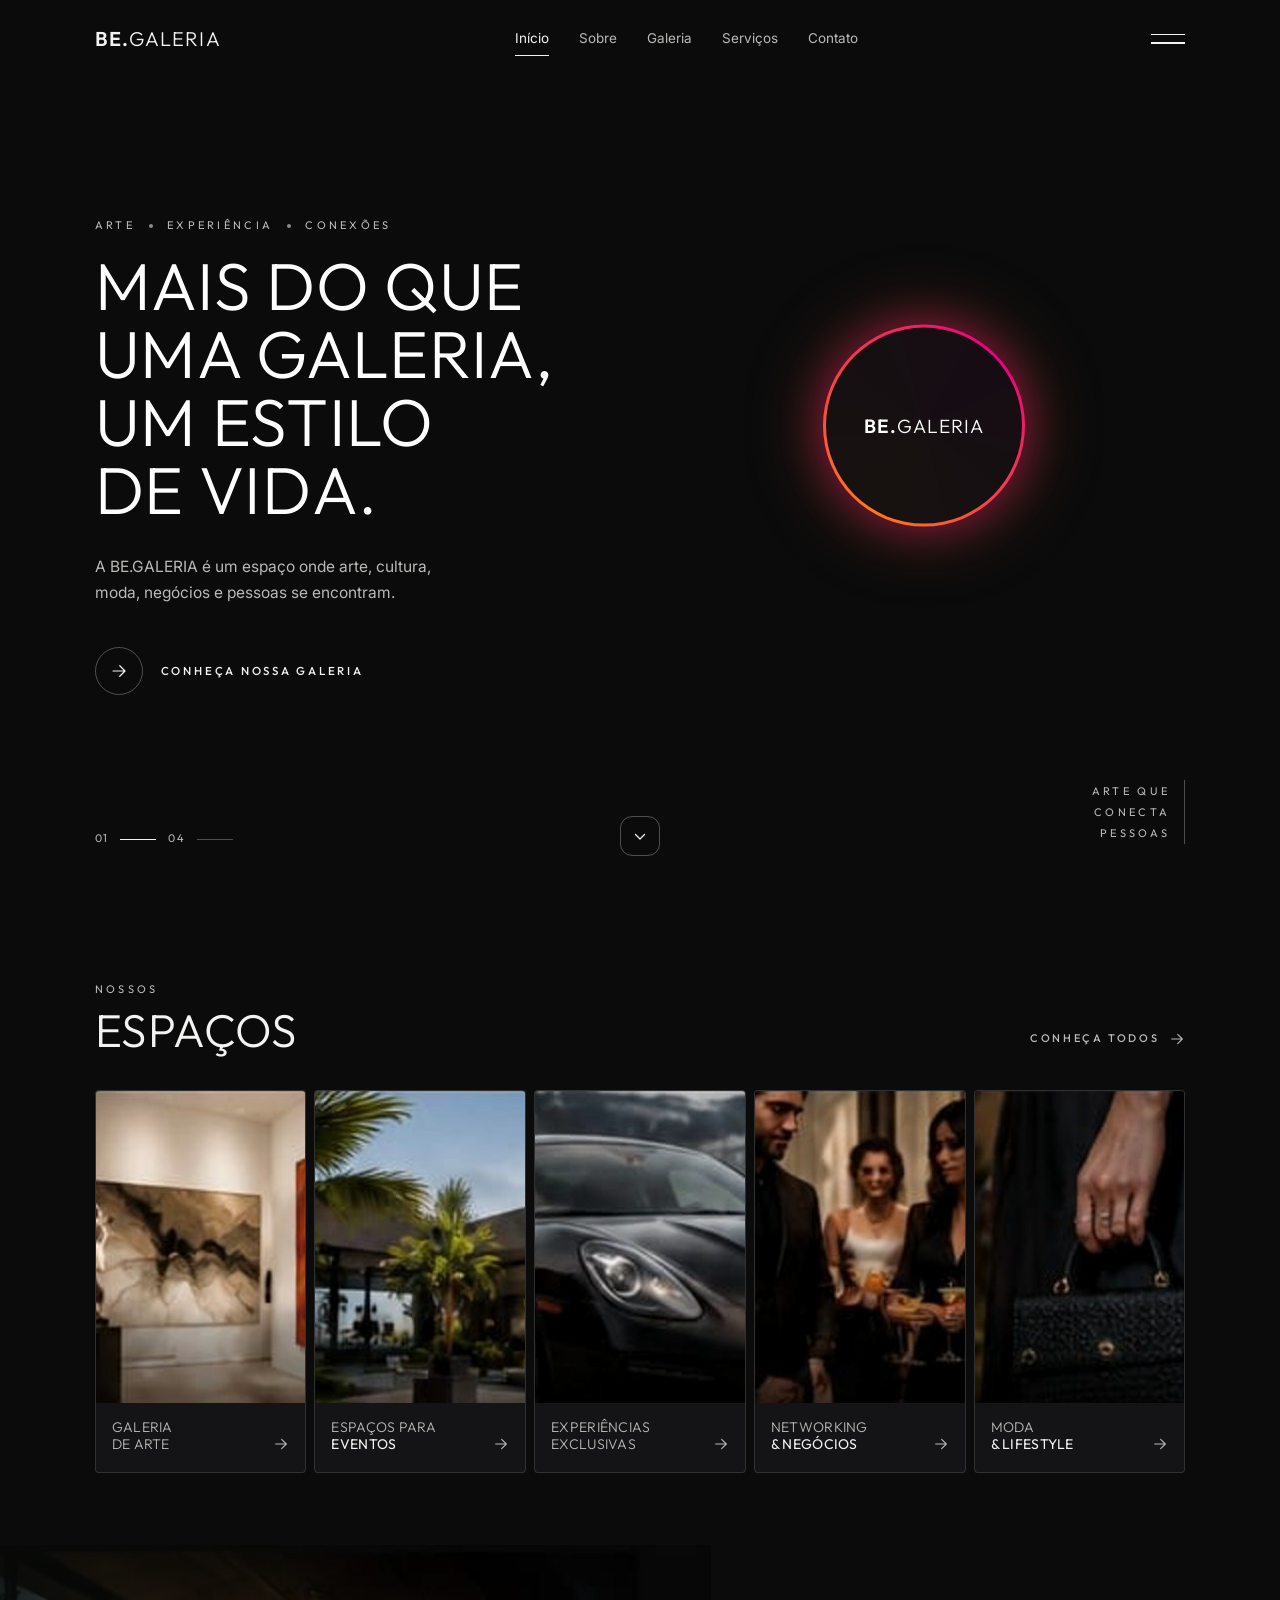
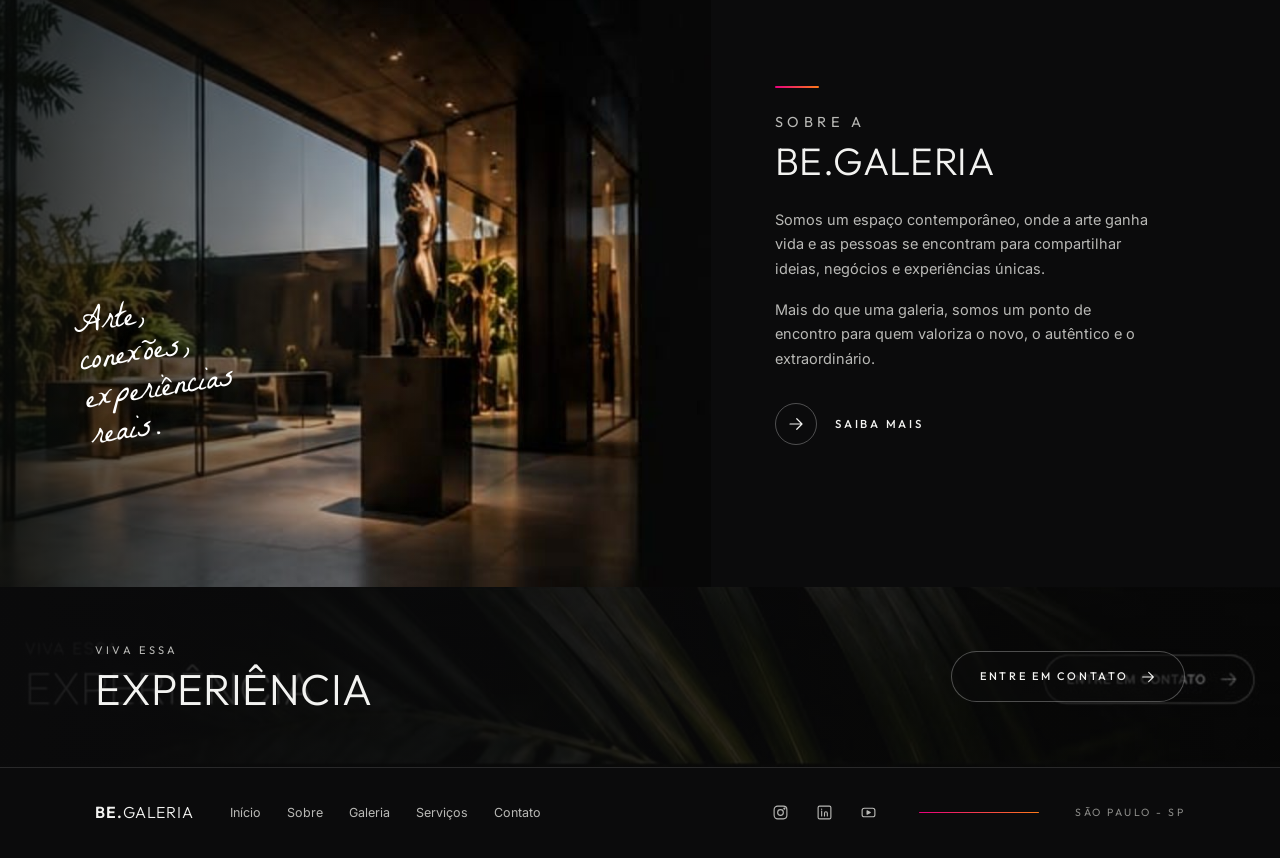
==== index.html @ b97dd226 "BE.GALERIA: site de uma pagina a partir do mockup Abertura com a foto do header (webp para PC e celu" ====
<!doctype html>
<html lang="pt-BR">
<head>
<meta charset="utf-8">
<meta name="viewport" content="width=device-width, initial-scale=1">
<title>BE.GALERIA</title>
<meta name="description" content="BE.GALERIA: mais do que uma galeria, um estilo de vida. Um espaco em Sao Paulo onde arte, cultura, moda, negocios e pessoas se encontram.">
<meta name="theme-color" content="#0B0B0C">
<meta property="og:title" content="BE.GALERIA">
<meta property="og:description" content="Mais do que uma galeria, um estilo de vida. Arte, cultura, moda, negocios e pessoas no mesmo lugar.">
<meta property="og:type" content="website">
<meta property="og:image" content="img/heroi.webp">
<link rel="icon" href="favicon.svg" type="image/svg+xml">
<link rel="preconnect" href="https://fonts.googleapis.com">
<link rel="preconnect" href="https://fonts.gstatic.com" crossorigin>
<link href="https://fonts.googleapis.com/css2?family=Outfit:wght@200;300;400;500;600&family=Inter:wght@400;500&family=La+Belle+Aurore&display=swap" rel="stylesheet">
<link rel="preload" as="image" href="img/heroi.webp" imagesrcset="img/heroi-cel.webp 960w, img/heroi.webp 1778w" imagesizes="100vw">
<link rel="stylesheet" href="estilo.css">
</head>
<body>

<!-- ================================================================ topo -->
<header class="topo" id="topo">
  <a class="marca" href="#inicio" aria-label="BE.GALERIA, voltar ao inicio"><b>BE.</b>GALERIA</a>
  <nav class="menu" id="menu" aria-label="Navegacao principal">
    <a href="#inicio" class="ativo">Início</a>
    <a href="#sobre">Sobre</a>
    <a href="#galeria">Galeria</a>
    <a href="#servicos">Serviços</a>
    <a href="#contato">Contato</a>
  </nav>
  <button class="hamburguer" id="menuAbrir" type="button" aria-label="Abrir menu" aria-expanded="false" aria-controls="menu"><span></span><span></span></button>
</header>

<!-- ================================================================ abertura -->
<section class="abertura" id="inicio">
  <picture class="abertura-foto">
    <source media="(max-width: 760px)" srcset="img/heroi-cel.webp">
    <img src="img/heroi.webp" alt="Mulher de vestido preto caminhando num patio com palmeiras e vidro" width="1778" height="896" fetchpriority="high" decoding="async">
  </picture>
  <div class="abertura-veu" aria-hidden="true"></div>

  <div class="abertura-texto">
    <p class="rotulo"><span>Arte</span><i></i><span>Experiência</span><i></i><span>Conexões</span></p>
    <h1>Mais do que<br>uma galeria,<br>um estilo<br>de vida.</h1>
    <p class="abertura-lede">A BE.GALERIA é um espaço onde arte, cultura, moda, negócios e pessoas se encontram.</p>
    <a class="chamada" href="#galeria"><span class="chamada-circulo" aria-hidden="true"><svg viewBox="0 0 24 24" fill="none" stroke="currentColor" stroke-width="1.6" stroke-linecap="round" stroke-linejoin="round"><path d="M4 12h16M13 5l7 7-7 7"/></svg></span><span>Conheça nossa galeria</span></a>
  </div>

  <div class="selo" aria-hidden="true"><div class="selo-anel"></div><div class="selo-miolo"><b>BE.</b>GALERIA</div></div>

  <div class="abertura-paginas" aria-hidden="true"><span>01</span><i class="cheia"></i><span>04</span><i></i></div>
  <a class="descer" href="#galeria" aria-label="Descer para os espacos"><svg viewBox="0 0 24 24" fill="none" stroke="currentColor" stroke-width="1.6" stroke-linecap="round" stroke-linejoin="round"><path d="M6 10l6 6 6-6"/></svg></a>
  <p class="abertura-vertical" aria-hidden="true"><span>Arte que<br>conecta<br>pessoas</span><i></i></p>
</section>

<!-- ================================================================ espacos -->
<section class="espacos" id="galeria">
  <div class="cabeca">
    <div>
      <p class="rotulo rotulo--so">Nossos</p>
      <h2>Espaços</h2>
    </div>
    <a class="seta-link" href="#contato">Conheça todos <svg viewBox="0 0 24 24" fill="none" stroke="currentColor" stroke-width="1.6" stroke-linecap="round" stroke-linejoin="round" aria-hidden="true"><path d="M4 12h16M13 5l7 7-7 7"/></svg></a>
  </div>
  <div class="cartoes">
    <a class="cartao" href="#contato"><img src="img/espaco-galeria.jpg" alt="" loading="lazy" decoding="async" width="346" height="312"><span class="cartao-pe"><span>Galeria<br>de arte</span><svg viewBox="0 0 24 24" fill="none" stroke="currentColor" stroke-width="1.6" stroke-linecap="round" stroke-linejoin="round" aria-hidden="true"><path d="M4 12h16M13 5l7 7-7 7"/></svg></span></a>
    <a class="cartao" href="#contato"><img src="img/espaco-eventos.jpg" alt="" loading="lazy" decoding="async" width="336" height="312"><span class="cartao-pe"><span>Espaços para<br><b>eventos</b></span><svg viewBox="0 0 24 24" fill="none" stroke="currentColor" stroke-width="1.6" stroke-linecap="round" stroke-linejoin="round" aria-hidden="true"><path d="M4 12h16M13 5l7 7-7 7"/></svg></span></a>
    <a class="cartao" href="#contato"><img src="img/espaco-experiencias.jpg" alt="" loading="lazy" decoding="async" width="336" height="312"><span class="cartao-pe"><span>Experiências<br>exclusivas</span><svg viewBox="0 0 24 24" fill="none" stroke="currentColor" stroke-width="1.6" stroke-linecap="round" stroke-linejoin="round" aria-hidden="true"><path d="M4 12h16M13 5l7 7-7 7"/></svg></span></a>
    <a class="cartao" href="#contato"><img src="img/espaco-networking.jpg" alt="" loading="lazy" decoding="async" width="336" height="312"><span class="cartao-pe"><span>Networking<br><b>&amp; negócios</b></span><svg viewBox="0 0 24 24" fill="none" stroke="currentColor" stroke-width="1.6" stroke-linecap="round" stroke-linejoin="round" aria-hidden="true"><path d="M4 12h16M13 5l7 7-7 7"/></svg></span></a>
    <a class="cartao" href="#contato"><img src="img/espaco-moda.jpg" alt="" loading="lazy" decoding="async" width="336" height="312"><span class="cartao-pe"><span>Moda<br><b>&amp; lifestyle</b></span><svg viewBox="0 0 24 24" fill="none" stroke="currentColor" stroke-width="1.6" stroke-linecap="round" stroke-linejoin="round" aria-hidden="true"><path d="M4 12h16M13 5l7 7-7 7"/></svg></span></a>
  </div>
</section>

<!-- ================================================================ sobre -->
<section class="sobre" id="sobre">
  <div class="sobre-foto">
    <img src="img/sobre.jpg" alt="Interior da galeria visto do jardim, com esculturas e vidro" loading="lazy" decoding="async" width="824" height="744">
    <p class="manuscrito" aria-hidden="true">Arte,<br>conexões,<br>experiências<br>reais.</p>
  </div>
  <div class="sobre-texto">
    <i class="traco" aria-hidden="true"></i>
    <p class="rotulo rotulo--so">Sobre a</p>
    <h2>BE.GALERIA</h2>
    <p>Somos um espaço contemporâneo, onde a arte ganha vida e as pessoas se encontram para compartilhar ideias, negócios e experiências únicas.</p>
    <p>Mais do que uma galeria, somos um ponto de encontro para quem valoriza o novo, o autêntico e o extraordinário.</p>
    <a class="chamada chamada--pequena" href="#contato"><span class="chamada-circulo" aria-hidden="true"><svg viewBox="0 0 24 24" fill="none" stroke="currentColor" stroke-width="1.6" stroke-linecap="round" stroke-linejoin="round"><path d="M4 12h16M13 5l7 7-7 7"/></svg></span><span>Saiba mais</span></a>
  </div>
</section>

<!-- ================================================================ experiencia -->
<div id="servicos" class="ancora" aria-hidden="true"></div>
<section class="experiencia" id="contato">
  <img class="experiencia-fundo" src="img/folhas.jpg" alt="" loading="lazy" decoding="async" width="2048" height="256">
  <div class="experiencia-texto">
    <p class="rotulo rotulo--so">Viva essa</p>
    <h2>Experiência</h2>
  </div>
  <a class="pilula" href="#rodape">Entre em contato <svg viewBox="0 0 24 24" fill="none" stroke="currentColor" stroke-width="1.6" stroke-linecap="round" stroke-linejoin="round" aria-hidden="true"><path d="M4 12h16M13 5l7 7-7 7"/></svg></a>
</section>

<!-- ================================================================ rodape -->
<footer class="rodape" id="rodape">
  <a class="marca" href="#inicio"><b>BE.</b>GALERIA</a>
  <nav class="rodape-menu" aria-label="Rodape">
    <a href="#inicio">Início</a>
    <a href="#sobre">Sobre</a>
    <a href="#galeria">Galeria</a>
    <a href="#servicos">Serviços</a>
    <a href="#contato">Contato</a>
  </nav>
  <div class="redes">
    <a href="#" aria-label="Instagram" title="Instagram (em breve)"><svg viewBox="0 0 24 24" fill="none" stroke="currentColor" stroke-width="1.6" stroke-linecap="round" stroke-linejoin="round"><rect x="3" y="3" width="18" height="18" rx="5"/><circle cx="12" cy="12" r="4"/><circle cx="17.5" cy="6.5" r="0.8" fill="currentColor"/></svg></a>
    <a href="#" aria-label="LinkedIn" title="LinkedIn (em breve)"><svg viewBox="0 0 24 24" fill="none" stroke="currentColor" stroke-width="1.6" stroke-linecap="round" stroke-linejoin="round"><rect x="3" y="3" width="18" height="18" rx="2"/><path d="M8 10v7M8 7v.5M12 17v-4a2 2 0 0 1 4 0v4"/></svg></a>
    <a href="#" aria-label="YouTube" title="YouTube (em breve)"><svg viewBox="0 0 24 24" fill="none" stroke="currentColor" stroke-width="1.6" stroke-linecap="round" stroke-linejoin="round"><rect x="3" y="6" width="18" height="12" rx="3"/><path d="M10 9.5v5l4.5-2.5z" fill="currentColor"/></svg></a>
  </div>
  <i class="traco traco--rodape" aria-hidden="true"></i>
  <p class="rodape-lugar">São Paulo - SP</p>
</footer>

<script src="script.js" defer></script>
</body>
</html>
---- estilo.css ----
/* BE.GALERIA (23/10/2026): site de uma pagina seguindo o mockup dela. Fundo onix, tipografia geometrica leve em
   caixa alta (Outfit), textos em Inter, um manuscrito (La Belle Aurore) no bloco Sobre e UM acento: o degrade
   magenta > laranja, que aparece no anel do selo, no tracinho das secoes e na linha do rodape. */
:root {
  --onix: #0B0B0C;
  --carvao: #141416;
  --grafite: #1D1D20;
  --linha: rgba(255, 255, 255, 0.12);
  --linha-forte: rgba(255, 255, 255, 0.28);
  --texto: #F3F3F1;
  --texto-2: #B9B9B6;
  --texto-3: #8A8A87;
  --magenta: #E8007E;
  --laranja: #FF7A1A;
  --degrade: linear-gradient(90deg, var(--magenta), var(--laranja));
  --display: 'Outfit', 'Inter', system-ui, sans-serif;
  --texto-fonte: 'Inter', system-ui, -apple-system, 'Segoe UI', sans-serif;
  --mao: 'La Belle Aurore', 'Segoe Script', cursive;
  --margem: clamp(20px, 7.4vw, 108px);
  --suave: cubic-bezier(0.22, 1, 0.36, 1);
}

* { box-sizing: border-box; }
html { scroll-behavior: smooth; -webkit-text-size-adjust: 100%; background: var(--onix); }
body {
  margin: 0;
  font-family: var(--texto-fonte);
  font-size: 15px;
  line-height: 1.6;
  color: var(--texto);
  background: var(--onix);
  -webkit-font-smoothing: antialiased;
}
img { display: block; max-width: 100%; }
a { color: inherit; text-decoration: none; }
h1, h2 { margin: 0; font-family: var(--display); font-weight: 300; text-transform: uppercase; letter-spacing: 0.01em; line-height: 1.02; text-wrap: balance; }
p { margin: 0; }
:focus-visible { outline: 2px solid var(--laranja); outline-offset: 4px; }

/* rotulos em caixa alta espacada */
.rotulo {
  display: flex; align-items: center; gap: 14px;
  margin: 0 0 18px;
  font-family: var(--display);
  font-weight: 400;
  font-size: 11px;
  letter-spacing: 0.3em;
  text-transform: uppercase;
  color: var(--texto-2);
}
.rotulo i { width: 4px; height: 4px; border-radius: 50%; background: var(--texto-3); flex: none; }
.rotulo--so { margin-bottom: 8px; }
.traco { display: block; width: 44px; height: 2px; background: var(--degrade); border-radius: 2px; }

/* ============================================================ topo */
.topo {
  position: fixed; inset: 0 0 auto 0; z-index: 10;
  display: flex; align-items: center; gap: 32px;
  padding: 22px var(--margem);
  transition: background 0.4s, padding 0.4s, backdrop-filter 0.4s;
}
.topo.com-fundo { background: rgba(11, 11, 12, 0.82); backdrop-filter: blur(14px); padding-top: 14px; padding-bottom: 14px; border-bottom: 1px solid var(--linha); }
.marca { font-family: var(--display); font-weight: 300; font-size: 20px; letter-spacing: 0.06em; text-transform: uppercase; white-space: nowrap; }
.marca b { font-weight: 600; }
.menu { display: flex; gap: 30px; margin-left: auto; margin-right: auto; }
.menu a { position: relative; font-size: 13.5px; color: var(--texto-2); padding: 6px 0; transition: color 0.3s; }
.menu a:hover, .menu a.ativo { color: var(--texto); }
.menu a::after { content: ''; position: absolute; left: 0; right: 0; bottom: 0; height: 1px; background: var(--texto); transform: scaleX(0); transform-origin: left; transition: transform 0.4s var(--suave); }
.menu a:hover::after, .menu a.ativo::after { transform: scaleX(1); }
.hamburguer { width: 34px; height: 24px; padding: 0; border: 0; background: transparent; cursor: pointer; display: grid; align-content: center; gap: 7px; flex: none; }
.hamburguer span { display: block; height: 1.5px; background: var(--texto); transition: transform 0.4s var(--suave), opacity 0.3s; }
.hamburguer[aria-expanded="true"] span:first-child { transform: translateY(4.25px) rotate(45deg); }
.hamburguer[aria-expanded="true"] span:last-child { transform: translateY(-4.25px) rotate(-45deg); }

/* ============================================================ abertura */
.abertura {
  position: relative;
  min-height: 100svh;
  display: grid;
  align-content: center;
  padding: calc(96px + 4vh) var(--margem) 120px;
  overflow: hidden;
  isolation: isolate;
}
.abertura-foto { position: absolute; inset: 0; z-index: -2; }
.abertura-foto img { width: 100%; height: 100%; object-fit: cover; object-position: 62% 40%; }
.abertura-veu {
  position: absolute; inset: 0; z-index: -1;
  background:
    linear-gradient(90deg, rgba(11, 11, 12, 0.88) 0%, rgba(11, 11, 12, 0.62) 38%, rgba(11, 11, 12, 0.18) 68%, rgba(11, 11, 12, 0.3) 100%),
    linear-gradient(180deg, rgba(11, 11, 12, 0.55) 0%, rgba(11, 11, 12, 0) 30%, rgba(11, 11, 12, 0.15) 75%, rgba(11, 11, 12, 0.92) 100%);
}
.abertura-texto { max-width: 560px; }
.abertura h1 { font-size: clamp(40px, 5.2vw, 76px); font-weight: 300; color: #fff; }
.abertura-lede { margin: 30px 0 0; max-width: 34ch; font-size: 15.5px; line-height: 1.65; color: var(--texto-2); }

.chamada { display: inline-flex; align-items: center; gap: 18px; margin-top: 42px; font-family: var(--display); font-weight: 500; font-size: 11.5px; letter-spacing: 0.24em; text-transform: uppercase; color: var(--texto); }
.chamada-circulo { width: 48px; height: 48px; border: 1px solid var(--linha-forte); border-radius: 50%; display: grid; place-items: center; transition: background 0.4s, border-color 0.4s, transform 0.4s var(--suave); }
.chamada-circulo svg { width: 18px; height: 18px; }
.chamada:hover .chamada-circulo { background: var(--texto); color: var(--onix); border-color: var(--texto); transform: translateX(4px); }
.chamada--pequena { margin-top: 32px; }
.chamada--pequena .chamada-circulo { width: 42px; height: 42px; }

/* o selo: anel em degrade com brilho, miolo escuro */
.selo {
  position: absolute; right: calc(var(--margem) + 12.5%); top: 50%;
  width: clamp(150px, 15.8vw, 220px); aspect-ratio: 1;
  transform: translateY(-62%);
  display: grid; place-items: center;
}
.selo-anel {
  position: absolute; inset: 0; border-radius: 50%;
  background: conic-gradient(from 210deg, var(--laranja), var(--magenta) 55%, var(--laranja));
  filter: drop-shadow(0 0 22px rgba(232, 0, 126, 0.45)) drop-shadow(0 0 34px rgba(255, 122, 26, 0.3));
  animation: girar 18s linear infinite;
}
.selo-anel::after { content: ''; position: absolute; inset: 3px; border-radius: 50%; background: rgba(14, 14, 16, 0.96); }
.selo-miolo { position: relative; font-family: var(--display); font-weight: 300; font-size: clamp(15px, 1.5vw, 21px); letter-spacing: 0.06em; text-transform: uppercase; color: #fff; }
.selo-miolo b { font-weight: 600; }
@keyframes girar { to { transform: rotate(360deg); } }

.abertura-paginas { position: absolute; left: var(--margem); bottom: 52px; display: flex; align-items: center; gap: 12px; font-family: var(--display); font-size: 11px; letter-spacing: 0.12em; color: var(--texto-2); }
.abertura-paginas i { width: 36px; height: 1px; background: var(--linha-forte); }
.abertura-paginas i.cheia { background: var(--texto); }
.descer { position: absolute; left: 50%; bottom: 44px; transform: translateX(-50%); width: 40px; height: 40px; border: 1px solid var(--linha-forte); border-radius: 12px; display: grid; place-items: center; color: var(--texto); animation: flutuar 2.6s ease-in-out infinite; }
.descer svg { width: 18px; height: 18px; }
@keyframes flutuar { 0%, 100% { transform: translate(-50%, 0); } 50% { transform: translate(-50%, 6px); } }
.abertura-vertical { position: absolute; right: var(--margem); bottom: 56px; display: flex; align-items: flex-end; gap: 14px; font-family: var(--display); font-size: 11px; letter-spacing: 0.3em; text-transform: uppercase; line-height: 1.9; color: var(--texto-2); text-align: right; }
.abertura-vertical i { width: 1px; height: 64px; background: var(--linha-forte); }

/* ============================================================ espacos */
.espacos { padding: clamp(64px, 9vh, 110px) var(--margem) clamp(56px, 8vh, 96px); background: var(--onix); }
.cabeca { display: flex; align-items: flex-end; justify-content: space-between; gap: 24px; margin-bottom: 36px; }
.cabeca h2 { font-size: clamp(32px, 3.6vw, 48px); }
.seta-link { display: inline-flex; align-items: center; gap: 10px; font-family: var(--display); font-weight: 500; font-size: 11px; letter-spacing: 0.24em; text-transform: uppercase; color: var(--texto-2); padding-bottom: 6px; transition: color 0.3s; }
.seta-link svg { width: 16px; height: 16px; transition: transform 0.4s var(--suave); }
.seta-link:hover { color: var(--texto); }
.seta-link:hover svg { transform: translateX(4px); }

.cartoes { display: grid; grid-template-columns: repeat(5, minmax(0, 1fr)); gap: 8px; }
.cartao { position: relative; display: grid; grid-template-rows: 1fr auto; background: var(--carvao); border: 1px solid var(--linha); border-radius: 4px; overflow: hidden; transition: transform 0.5s var(--suave), border-color 0.4s; }
.cartao img { width: 100%; aspect-ratio: 170 / 156; object-fit: cover; filter: saturate(0.92) contrast(1.02); transition: transform 0.8s var(--suave), filter 0.5s; }
.cartao-pe { display: flex; align-items: flex-end; justify-content: space-between; gap: 10px; padding: 16px 16px 18px; font-family: var(--display); font-weight: 300; font-size: 14px; line-height: 1.25; text-transform: uppercase; letter-spacing: 0.02em; color: var(--texto-2); }
.cartao-pe b { font-weight: 400; color: var(--texto); }
.cartao-pe svg { width: 16px; height: 16px; flex: none; color: var(--texto-2); margin-bottom: 2px; transition: transform 0.4s var(--suave), color 0.3s; }
.cartao:hover { transform: translateY(-4px); border-color: var(--linha-forte); }
.cartao:hover img { transform: scale(1.05); filter: saturate(1) contrast(1.04); }
.cartao:hover .cartao-pe svg { transform: translateX(4px); color: var(--texto); }

/* ============================================================ sobre */
.sobre { display: grid; grid-template-columns: minmax(0, 1.25fr) minmax(0, 1fr); min-height: 440px; background: var(--onix); }
.sobre-foto { position: relative; overflow: hidden; background: #0e1410; }
.sobre-foto img { width: 100%; height: 100%; object-fit: cover; object-position: 60% 50%; min-height: 380px; }
.sobre-foto::before { content: ''; position: absolute; inset: 0; background: linear-gradient(90deg, rgba(8, 10, 8, 0.86) 0%, rgba(8, 10, 8, 0.45) 36%, rgba(8, 10, 8, 0) 60%); }
.manuscrito { position: absolute; left: var(--margem); bottom: 20%; font-family: var(--mao); font-size: clamp(30px, 2.6vw, 40px); line-height: 1.12; color: #fff; transform: rotate(-9deg); transform-origin: left bottom; text-shadow: 0 2px 18px rgba(0, 0, 0, 0.5); }
.sobre-texto { padding: clamp(56px, 8vh, 96px) var(--margem) clamp(56px, 8vh, 96px) clamp(40px, 5vw, 80px); display: grid; align-content: center; gap: 0; }
.sobre-texto .traco { margin-bottom: 22px; }
.sobre-texto h2 { font-size: clamp(30px, 3vw, 40px); margin-bottom: 26px; }
.sobre-texto p + p { margin-top: 16px; }
.sobre-texto > p { max-width: 42ch; font-size: 14.5px; line-height: 1.7; color: var(--texto-2); }

/* ============================================================ experiencia */
.ancora { position: relative; top: -80px; height: 0; }
.experiencia { position: relative; overflow: hidden; isolation: isolate; display: flex; align-items: center; justify-content: space-between; gap: 32px; padding: clamp(44px, 6vh, 64px) var(--margem); min-height: 180px; }
.experiencia-fundo { position: absolute; inset: 0; z-index: -2; width: 100%; height: 100%; object-fit: cover; object-position: 50% 50%; filter: saturate(0.9) brightness(0.8); }
.experiencia::before { content: ''; position: absolute; inset: 0; z-index: -1; background: linear-gradient(90deg, rgba(11, 11, 12, 0.92) 0%, rgba(11, 11, 12, 0.7) 45%, rgba(11, 11, 12, 0.5) 100%); }
.experiencia h2 { font-size: clamp(30px, 3.4vw, 46px); }
.pilula { display: inline-flex; align-items: center; gap: 12px; padding: 16px 28px; border: 1px solid var(--linha-forte); border-radius: 999px; background: rgba(11, 11, 12, 0.55); font-family: var(--display); font-weight: 500; font-size: 11px; letter-spacing: 0.24em; text-transform: uppercase; color: var(--texto); white-space: nowrap; transition: background 0.4s, color 0.4s, border-color 0.4s; }
.pilula svg { width: 16px; height: 16px; transition: transform 0.4s var(--suave); }
.pilula:hover { background: var(--texto); color: var(--onix); border-color: var(--texto); }
.pilula:hover svg { transform: translateX(4px); }

/* ============================================================ rodape */
.rodape { display: flex; align-items: center; gap: 36px; padding: 30px var(--margem); border-top: 1px solid var(--linha); background: var(--onix); }
.rodape .marca { font-size: 16px; }
.rodape-menu { display: flex; gap: 26px; }
.rodape-menu a { font-size: 12.5px; color: var(--texto-2); transition: color 0.3s; }
.rodape-menu a:hover { color: var(--texto); }
.redes { display: flex; gap: 14px; margin-left: auto; }
.redes a { width: 30px; height: 30px; display: grid; place-items: center; color: var(--texto-2); transition: color 0.3s; }
.redes a:hover { color: var(--texto); }
.redes svg { width: 17px; height: 17px; }
.traco--rodape { width: 120px; height: 1.5px; }
.rodape-lugar { font-family: var(--display); font-size: 10.5px; letter-spacing: 0.24em; text-transform: uppercase; color: var(--texto-3); white-space: nowrap; }

/* o que aparece ao rolar */
.sobe { opacity: 0; transform: translateY(24px); transition: opacity 0.9s var(--suave), transform 0.9s var(--suave); }
.sobe.visivel { opacity: 1; transform: none; }

/* ============================================================ telas medias */
@media (max-width: 1180px) {
  .cartoes { grid-template-columns: repeat(3, minmax(0, 1fr)); }
  .cartao img { aspect-ratio: 4 / 3; }
  .selo { right: var(--margem); }
}
@media (max-width: 900px) {
  .menu { display: none; }
  .topo { gap: 16px; justify-content: space-between; }
  .menu.aberto {
    display: flex; flex-direction: column; gap: 6px;
    position: fixed; inset: 0; margin: 0; padding: 110px var(--margem) 40px;
    background: rgba(11, 11, 12, 0.97);
    z-index: -1;
  }
  .topo.menu-aberto { z-index: 20; }
  .topo.menu-aberto .menu.aberto { z-index: 15; }
  /* a marca e o botao de fechar ficam ACIMA do painel, senao o painel os apaga */
  .topo.menu-aberto .marca, .topo.menu-aberto .hamburguer { position: relative; z-index: 16; }
  .menu.aberto a { font-family: var(--display); font-weight: 300; font-size: 34px; text-transform: uppercase; letter-spacing: 0.02em; color: var(--texto); padding: 10px 0; border-bottom: 1px solid var(--linha); }
  .menu.aberto a::after { display: none; }
  body.travado { overflow: hidden; }

  .abertura { padding-top: 120px; padding-bottom: 150px; align-content: end; }
  .abertura-foto img { object-position: 66% 30%; }
  .abertura-veu { background: linear-gradient(180deg, rgba(11, 11, 12, 0.5) 0%, rgba(11, 11, 12, 0.25) 35%, rgba(11, 11, 12, 0.78) 62%, rgba(11, 11, 12, 0.96) 100%); }
  .abertura h1 { font-size: clamp(36px, 10.5vw, 52px); }
  .abertura-lede { margin-top: 22px; font-size: 15px; }
  .chamada { margin-top: 30px; }
  .selo { position: relative; right: auto; top: auto; transform: none; width: 120px; margin: 36px 0 0; order: 3; }
  .selo-miolo { font-size: 13px; }
  .abertura-vertical { display: none; }
  .descer { display: none; }
  .abertura-paginas { bottom: 40px; }

  .cabeca { flex-direction: column; align-items: flex-start; gap: 14px; }
  .cartoes { grid-template-columns: repeat(2, minmax(0, 1fr)); }
  .cartao img { aspect-ratio: 4 / 3; }

  .sobre { grid-template-columns: 1fr; }
  .sobre-foto img { min-height: 0; aspect-ratio: 4 / 3; }
  .manuscrito { bottom: 14%; font-size: 30px; }
  .sobre-texto { padding: 48px var(--margem) 56px; }

  .experiencia { flex-direction: column; align-items: flex-start; gap: 26px; }
  .rodape { flex-wrap: wrap; gap: 18px 28px; }
  .rodape-menu { order: 5; flex: 1 0 100%; flex-wrap: wrap; gap: 14px 22px; }
  .redes { margin-left: auto; }
  .traco--rodape { display: none; }
}
@media (max-width: 480px) {
  .cartoes { grid-template-columns: 1fr 1fr; gap: 6px; }
  .cartao-pe { font-size: 12.5px; padding: 12px 12px 14px; }
  .abertura-paginas { display: none; }
}
@media (prefers-reduced-motion: reduce) {
  html { scroll-behavior: auto; }
  .selo-anel, .descer { animation: none; }
  .sobe { opacity: 1; transform: none; transition: none; }
  * { transition-duration: 0.01ms !important; }
}
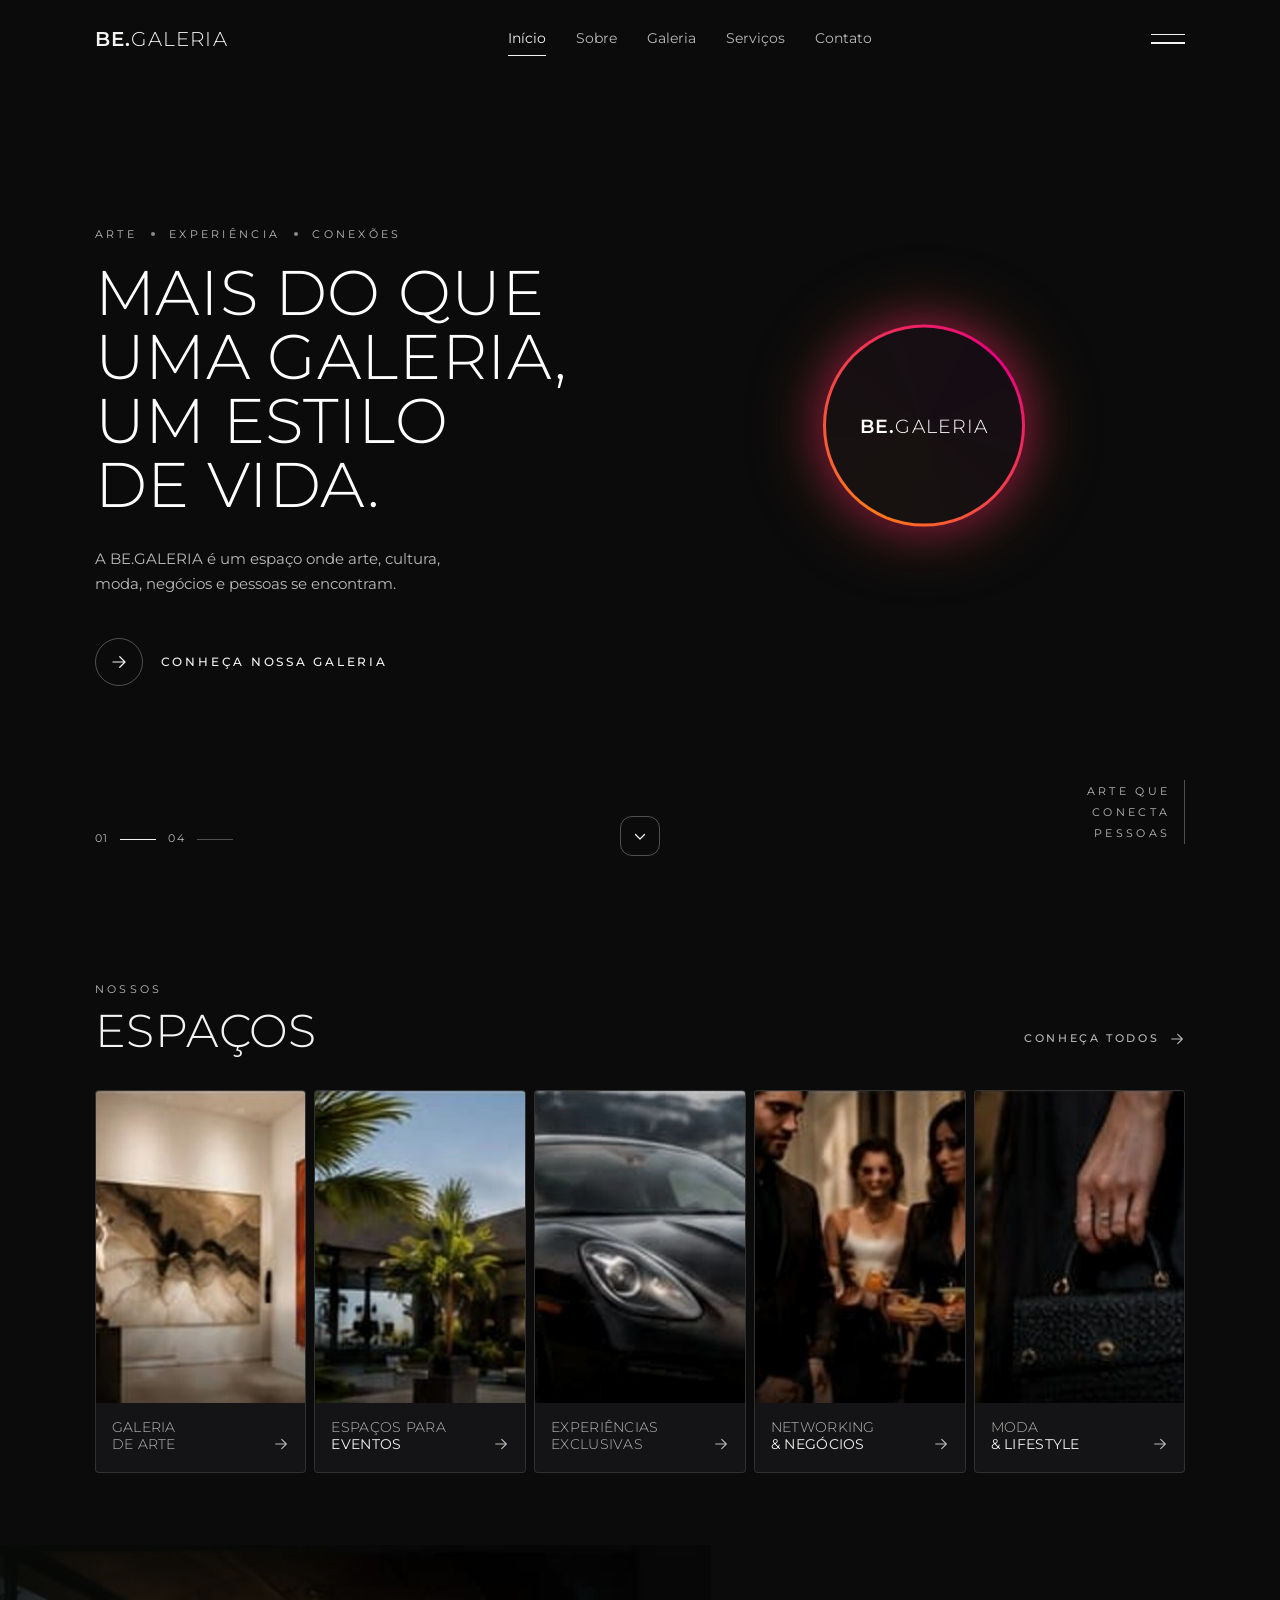
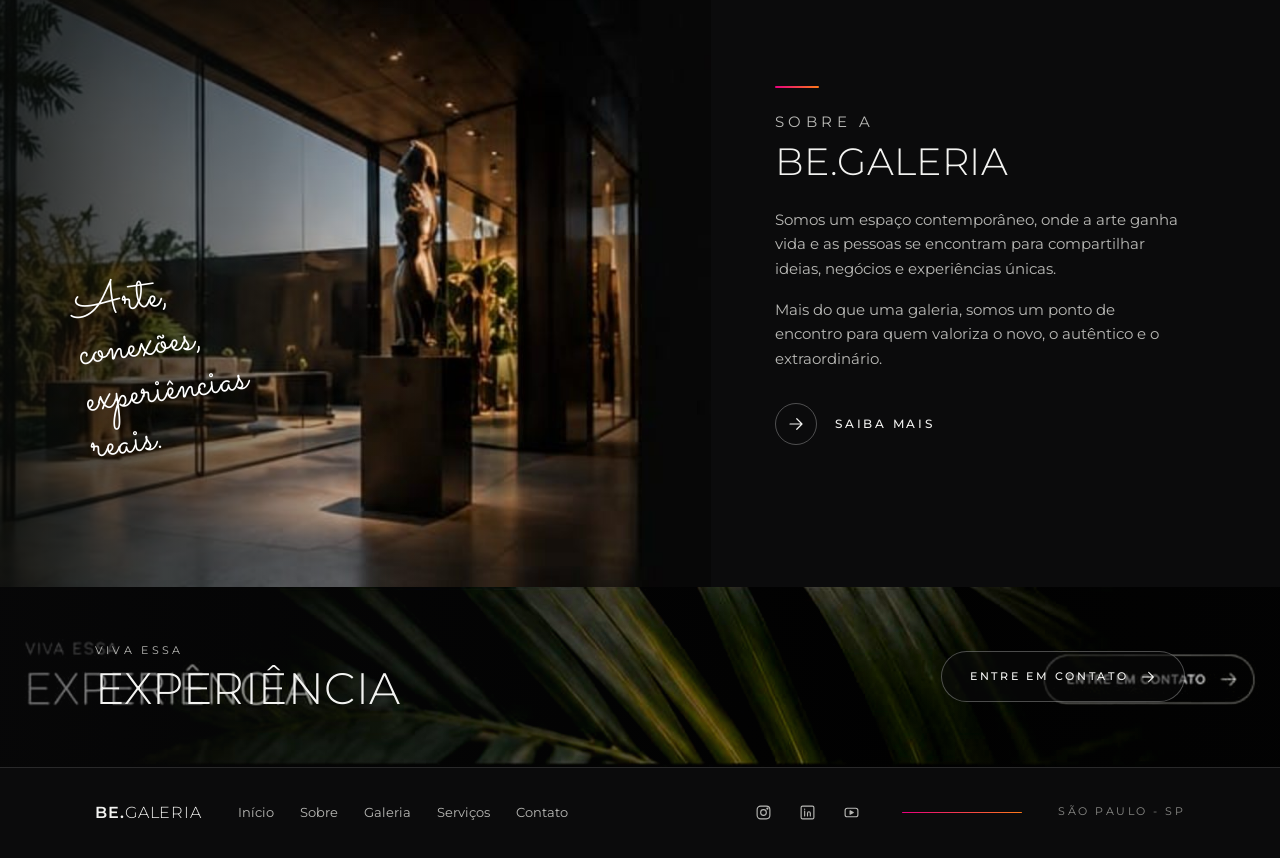
==== commit 020f2084: "Fontes do mockup (Montserrat e Sacramento) e faixa das folhas mais verde Ela comparou com o mockup: " ====
--- a/index.html
+++ b/index.html
@@ -13,7 +13,7 @@
 <link rel="icon" href="favicon.svg" type="image/svg+xml">
 <link rel="preconnect" href="https://fonts.googleapis.com">
 <link rel="preconnect" href="https://fonts.gstatic.com" crossorigin>
-<link href="https://fonts.googleapis.com/css2?family=Outfit:wght@200;300;400;500;600&family=Inter:wght@400;500&family=La+Belle+Aurore&display=swap" rel="stylesheet">
+<link href="https://fonts.googleapis.com/css2?family=Montserrat:wght@300;400;500;600&family=Sacramento&display=swap" rel="stylesheet">
 <link rel="preload" as="image" href="img/heroi.webp" imagesrcset="img/heroi-cel.webp 960w, img/heroi.webp 1778w" imagesizes="100vw">
 <link rel="stylesheet" href="estilo.css">
 </head>
--- a/estilo.css
+++ b/estilo.css
@@ -1,6 +1,7 @@
-/* BE.GALERIA (23/10/2026): site de uma pagina seguindo o mockup dela. Fundo onix, tipografia geometrica leve em
-   caixa alta (Outfit), textos em Inter, um manuscrito (La Belle Aurore) no bloco Sobre e UM acento: o degrade
-   magenta > laranja, que aparece no anel do selo, no tracinho das secoes e na linha do rodape. */
+/* BE.GALERIA (23/10/2026): site de uma pagina seguindo o mockup dela. Fundo onix, Montserrat em tudo (caixa alta
+   leve nos titulos, como no mockup; a 1a versao usava Outfit e ela estranhou), um manuscrito fino e inclinado
+   (Sacramento) no bloco Sobre e UM acento: o degrade magenta > laranja, que aparece no anel do selo, no tracinho
+   das secoes e na linha do rodape. */
 :root {
   --onix: #0B0B0C;
   --carvao: #141416;
@@ -13,9 +14,9 @@
   --magenta: #E8007E;
   --laranja: #FF7A1A;
   --degrade: linear-gradient(90deg, var(--magenta), var(--laranja));
-  --display: 'Outfit', 'Inter', system-ui, sans-serif;
-  --texto-fonte: 'Inter', system-ui, -apple-system, 'Segoe UI', sans-serif;
-  --mao: 'La Belle Aurore', 'Segoe Script', cursive;
+  --display: 'Montserrat', system-ui, sans-serif;
+  --texto-fonte: 'Montserrat', system-ui, -apple-system, 'Segoe UI', sans-serif;
+  --mao: 'Sacramento', 'Segoe Script', cursive;
   --margem: clamp(20px, 7.4vw, 108px);
   --suave: cubic-bezier(0.22, 1, 0.36, 1);
 }
@@ -25,7 +26,7 @@
 body {
   margin: 0;
   font-family: var(--texto-fonte);
-  font-size: 15px;
+  font-size: 14.5px;
   line-height: 1.6;
   color: var(--texto);
   background: var(--onix);
@@ -91,8 +92,8 @@
     linear-gradient(180deg, rgba(11, 11, 12, 0.55) 0%, rgba(11, 11, 12, 0) 30%, rgba(11, 11, 12, 0.15) 75%, rgba(11, 11, 12, 0.92) 100%);
 }
 .abertura-texto { max-width: 560px; }
-.abertura h1 { font-size: clamp(40px, 5.2vw, 76px); font-weight: 300; color: #fff; }
-.abertura-lede { margin: 30px 0 0; max-width: 34ch; font-size: 15.5px; line-height: 1.65; color: var(--texto-2); }
+.abertura h1 { font-size: clamp(38px, 4.9vw, 70px); font-weight: 300; color: #fff; }
+.abertura-lede { margin: 30px 0 0; max-width: 36ch; font-size: 14.5px; line-height: 1.7; color: var(--texto-2); }
 
 .chamada { display: inline-flex; align-items: center; gap: 18px; margin-top: 42px; font-family: var(--display); font-weight: 500; font-size: 11.5px; letter-spacing: 0.24em; text-transform: uppercase; color: var(--texto); }
 .chamada-circulo { width: 48px; height: 48px; border: 1px solid var(--linha-forte); border-radius: 50%; display: grid; place-items: center; transition: background 0.4s, border-color 0.4s, transform 0.4s var(--suave); }
@@ -152,7 +153,7 @@
 .sobre-foto { position: relative; overflow: hidden; background: #0e1410; }
 .sobre-foto img { width: 100%; height: 100%; object-fit: cover; object-position: 60% 50%; min-height: 380px; }
 .sobre-foto::before { content: ''; position: absolute; inset: 0; background: linear-gradient(90deg, rgba(8, 10, 8, 0.86) 0%, rgba(8, 10, 8, 0.45) 36%, rgba(8, 10, 8, 0) 60%); }
-.manuscrito { position: absolute; left: var(--margem); bottom: 20%; font-family: var(--mao); font-size: clamp(30px, 2.6vw, 40px); line-height: 1.12; color: #fff; transform: rotate(-9deg); transform-origin: left bottom; text-shadow: 0 2px 18px rgba(0, 0, 0, 0.5); }
+.manuscrito { position: absolute; left: var(--margem); bottom: 18%; font-family: var(--mao); font-weight: 400; font-size: clamp(40px, 3.6vw, 56px); line-height: 1.02; color: #fff; transform: rotate(-8deg); transform-origin: left bottom; text-shadow: 0 2px 18px rgba(0, 0, 0, 0.55); }
 .sobre-texto { padding: clamp(56px, 8vh, 96px) var(--margem) clamp(56px, 8vh, 96px) clamp(40px, 5vw, 80px); display: grid; align-content: center; gap: 0; }
 .sobre-texto .traco { margin-bottom: 22px; }
 .sobre-texto h2 { font-size: clamp(30px, 3vw, 40px); margin-bottom: 26px; }
@@ -162,8 +163,9 @@
 /* ============================================================ experiencia */
 .ancora { position: relative; top: -80px; height: 0; }
 .experiencia { position: relative; overflow: hidden; isolation: isolate; display: flex; align-items: center; justify-content: space-between; gap: 32px; padding: clamp(44px, 6vh, 64px) var(--margem); min-height: 180px; }
-.experiencia-fundo { position: absolute; inset: 0; z-index: -2; width: 100%; height: 100%; object-fit: cover; object-position: 50% 50%; filter: saturate(0.9) brightness(0.8); }
-.experiencia::before { content: ''; position: absolute; inset: 0; z-index: -1; background: linear-gradient(90deg, rgba(11, 11, 12, 0.92) 0%, rgba(11, 11, 12, 0.7) 45%, rgba(11, 11, 12, 0.5) 100%); }
+/* as folhas ficam verdes de verdade: veu leve so na esquerda, atras do texto (ela: "e mais esverdeado") */
+.experiencia-fundo { position: absolute; inset: 0; z-index: -2; width: 100%; height: 100%; object-fit: cover; object-position: 50% 50%; filter: saturate(1.4) brightness(1.08) contrast(1.06); }
+.experiencia::before { content: ''; position: absolute; inset: 0; z-index: -1; background: linear-gradient(90deg, rgba(11, 11, 12, 0.62) 0%, rgba(11, 11, 12, 0.3) 40%, rgba(11, 11, 12, 0.1) 70%, rgba(11, 11, 12, 0.22) 100%); }
 .experiencia h2 { font-size: clamp(30px, 3.4vw, 46px); }
 .pilula { display: inline-flex; align-items: center; gap: 12px; padding: 16px 28px; border: 1px solid var(--linha-forte); border-radius: 999px; background: rgba(11, 11, 12, 0.55); font-family: var(--display); font-weight: 500; font-size: 11px; letter-spacing: 0.24em; text-transform: uppercase; color: var(--texto); white-space: nowrap; transition: background 0.4s, color 0.4s, border-color 0.4s; }
 .pilula svg { width: 16px; height: 16px; transition: transform 0.4s var(--suave); }
@@ -228,7 +230,7 @@
 
   .sobre { grid-template-columns: 1fr; }
   .sobre-foto img { min-height: 0; aspect-ratio: 4 / 3; }
-  .manuscrito { bottom: 14%; font-size: 30px; }
+  .manuscrito { bottom: 12%; font-size: 40px; }
   .sobre-texto { padding: 48px var(--margem) 56px; }
 
   .experiencia { flex-direction: column; align-items: flex-start; gap: 26px; }
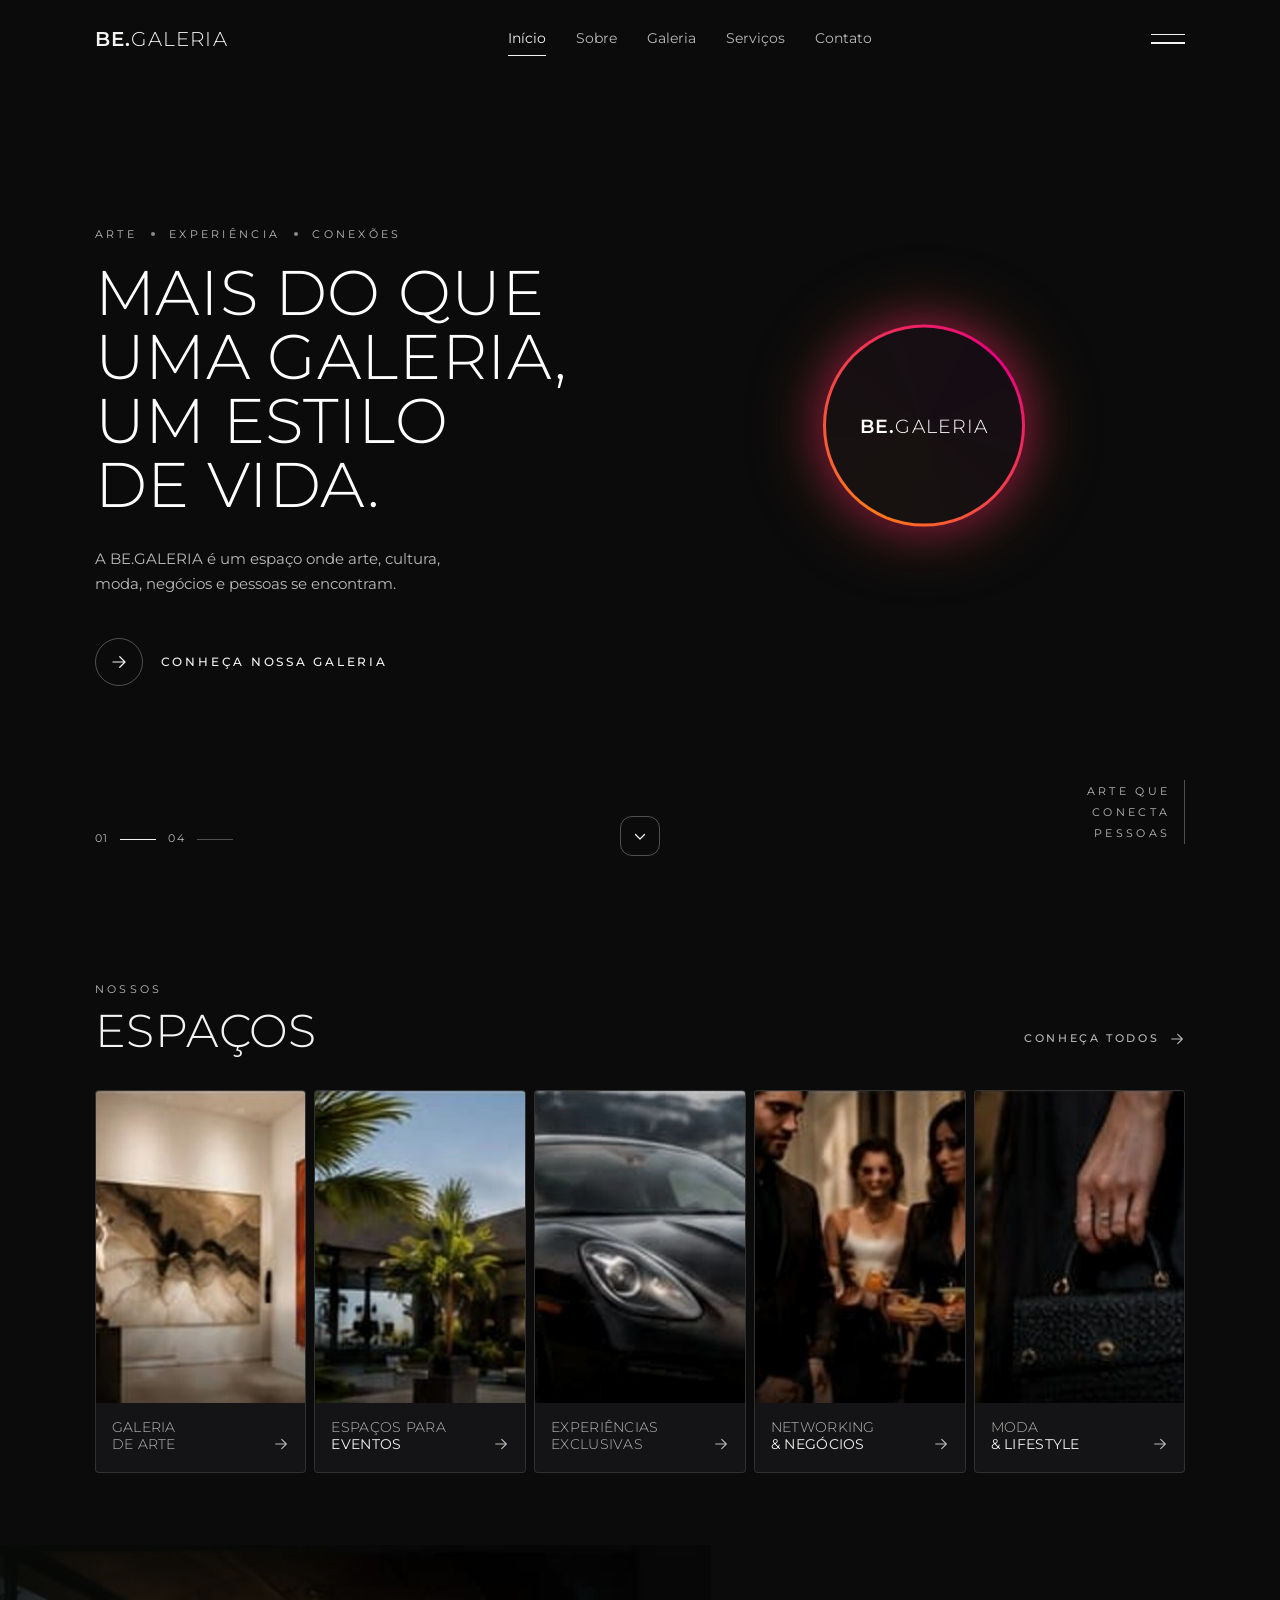
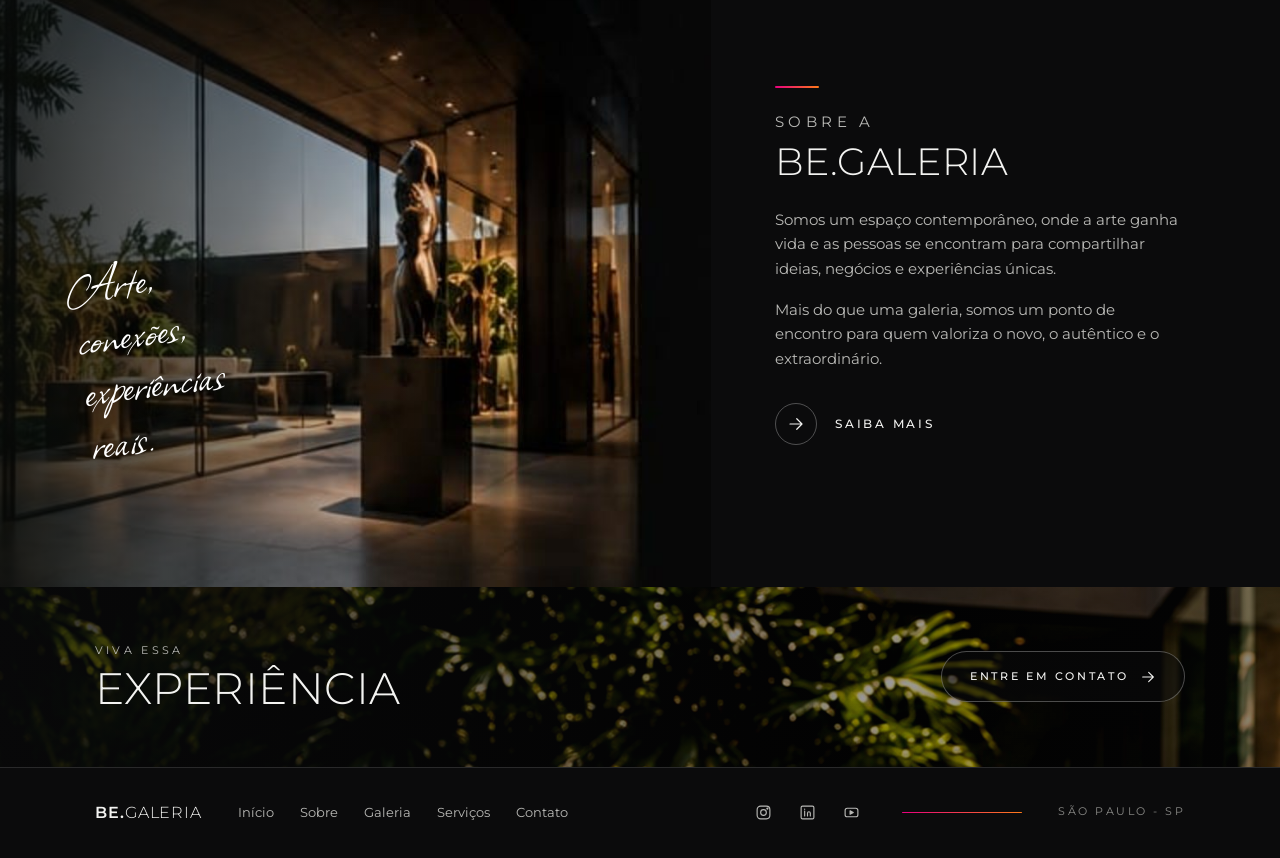
==== commit 63fe05cd: "Faixa sem o texto do mockup atras e manuscrito em Allison O fundo de "Viva essa experiencia" era um " ====
--- a/index.html
+++ b/index.html
@@ -13,7 +13,7 @@
 <link rel="icon" href="favicon.svg" type="image/svg+xml">
 <link rel="preconnect" href="https://fonts.googleapis.com">
 <link rel="preconnect" href="https://fonts.gstatic.com" crossorigin>
-<link href="https://fonts.googleapis.com/css2?family=Montserrat:wght@300;400;500;600&family=Sacramento&display=swap" rel="stylesheet">
+<link href="https://fonts.googleapis.com/css2?family=Montserrat:wght@300;400;500;600&family=Allison&display=swap" rel="stylesheet">
 <link rel="preload" as="image" href="img/heroi.webp" imagesrcset="img/heroi-cel.webp 960w, img/heroi.webp 1778w" imagesizes="100vw">
 <link rel="stylesheet" href="estilo.css">
 </head>
@@ -91,7 +91,7 @@
 <!-- ================================================================ experiencia -->
 <div id="servicos" class="ancora" aria-hidden="true"></div>
 <section class="experiencia" id="contato">
-  <img class="experiencia-fundo" src="img/folhas.jpg" alt="" loading="lazy" decoding="async" width="2048" height="256">
+  <img class="experiencia-fundo" src="img/folhas.jpg" alt="" loading="lazy" decoding="async" width="1600" height="480">
   <div class="experiencia-texto">
     <p class="rotulo rotulo--so">Viva essa</p>
     <h2>Experiência</h2>
--- a/estilo.css
+++ b/estilo.css
@@ -16,7 +16,7 @@
   --degrade: linear-gradient(90deg, var(--magenta), var(--laranja));
   --display: 'Montserrat', system-ui, sans-serif;
   --texto-fonte: 'Montserrat', system-ui, -apple-system, 'Segoe UI', sans-serif;
-  --mao: 'Sacramento', 'Segoe Script', cursive;
+  --mao: 'Allison', 'Segoe Script', cursive;
   --margem: clamp(20px, 7.4vw, 108px);
   --suave: cubic-bezier(0.22, 1, 0.36, 1);
 }
@@ -153,7 +153,7 @@
 .sobre-foto { position: relative; overflow: hidden; background: #0e1410; }
 .sobre-foto img { width: 100%; height: 100%; object-fit: cover; object-position: 60% 50%; min-height: 380px; }
 .sobre-foto::before { content: ''; position: absolute; inset: 0; background: linear-gradient(90deg, rgba(8, 10, 8, 0.86) 0%, rgba(8, 10, 8, 0.45) 36%, rgba(8, 10, 8, 0) 60%); }
-.manuscrito { position: absolute; left: var(--margem); bottom: 18%; font-family: var(--mao); font-weight: 400; font-size: clamp(40px, 3.6vw, 56px); line-height: 1.02; color: #fff; transform: rotate(-8deg); transform-origin: left bottom; text-shadow: 0 2px 18px rgba(0, 0, 0, 0.55); }
+.manuscrito { position: absolute; left: var(--margem); bottom: 18%; font-family: var(--mao); font-weight: 400; font-size: clamp(46px, 4.2vw, 66px); line-height: 0.98; color: #fff; transform: rotate(-8deg); transform-origin: left bottom; text-shadow: 0 2px 18px rgba(0, 0, 0, 0.55); }
 .sobre-texto { padding: clamp(56px, 8vh, 96px) var(--margem) clamp(56px, 8vh, 96px) clamp(40px, 5vw, 80px); display: grid; align-content: center; gap: 0; }
 .sobre-texto .traco { margin-bottom: 22px; }
 .sobre-texto h2 { font-size: clamp(30px, 3vw, 40px); margin-bottom: 26px; }
@@ -163,9 +163,9 @@
 /* ============================================================ experiencia */
 .ancora { position: relative; top: -80px; height: 0; }
 .experiencia { position: relative; overflow: hidden; isolation: isolate; display: flex; align-items: center; justify-content: space-between; gap: 32px; padding: clamp(44px, 6vh, 64px) var(--margem); min-height: 180px; }
-/* as folhas ficam verdes de verdade: veu leve so na esquerda, atras do texto (ela: "e mais esverdeado") */
-.experiencia-fundo { position: absolute; inset: 0; z-index: -2; width: 100%; height: 100%; object-fit: cover; object-position: 50% 50%; filter: saturate(1.4) brightness(1.08) contrast(1.06); }
-.experiencia::before { content: ''; position: absolute; inset: 0; z-index: -1; background: linear-gradient(90deg, rgba(11, 11, 12, 0.62) 0%, rgba(11, 11, 12, 0.3) 40%, rgba(11, 11, 12, 0.1) 70%, rgba(11, 11, 12, 0.22) 100%); }
+/* as folhas (palmeiras da propria foto do header, sem texto) ficam verdes: veu so atras do texto, a esquerda */
+.experiencia-fundo { position: absolute; inset: 0; z-index: -2; width: 100%; height: 100%; object-fit: cover; object-position: 50% 45%; filter: saturate(1.1) brightness(0.72) contrast(1.08); }
+.experiencia::before { content: ''; position: absolute; inset: 0; z-index: -1; background: linear-gradient(90deg, rgba(11, 11, 12, 0.72) 0%, rgba(11, 11, 12, 0.42) 40%, rgba(11, 11, 12, 0.18) 70%, rgba(11, 11, 12, 0.3) 100%); }
 .experiencia h2 { font-size: clamp(30px, 3.4vw, 46px); }
 .pilula { display: inline-flex; align-items: center; gap: 12px; padding: 16px 28px; border: 1px solid var(--linha-forte); border-radius: 999px; background: rgba(11, 11, 12, 0.55); font-family: var(--display); font-weight: 500; font-size: 11px; letter-spacing: 0.24em; text-transform: uppercase; color: var(--texto); white-space: nowrap; transition: background 0.4s, color 0.4s, border-color 0.4s; }
 .pilula svg { width: 16px; height: 16px; transition: transform 0.4s var(--suave); }
@@ -230,7 +230,7 @@
 
   .sobre { grid-template-columns: 1fr; }
   .sobre-foto img { min-height: 0; aspect-ratio: 4 / 3; }
-  .manuscrito { bottom: 12%; font-size: 40px; }
+  .manuscrito { bottom: 12%; font-size: 46px; }
   .sobre-texto { padding: 48px var(--margem) 56px; }
 
   .experiencia { flex-direction: column; align-items: flex-start; gap: 26px; }
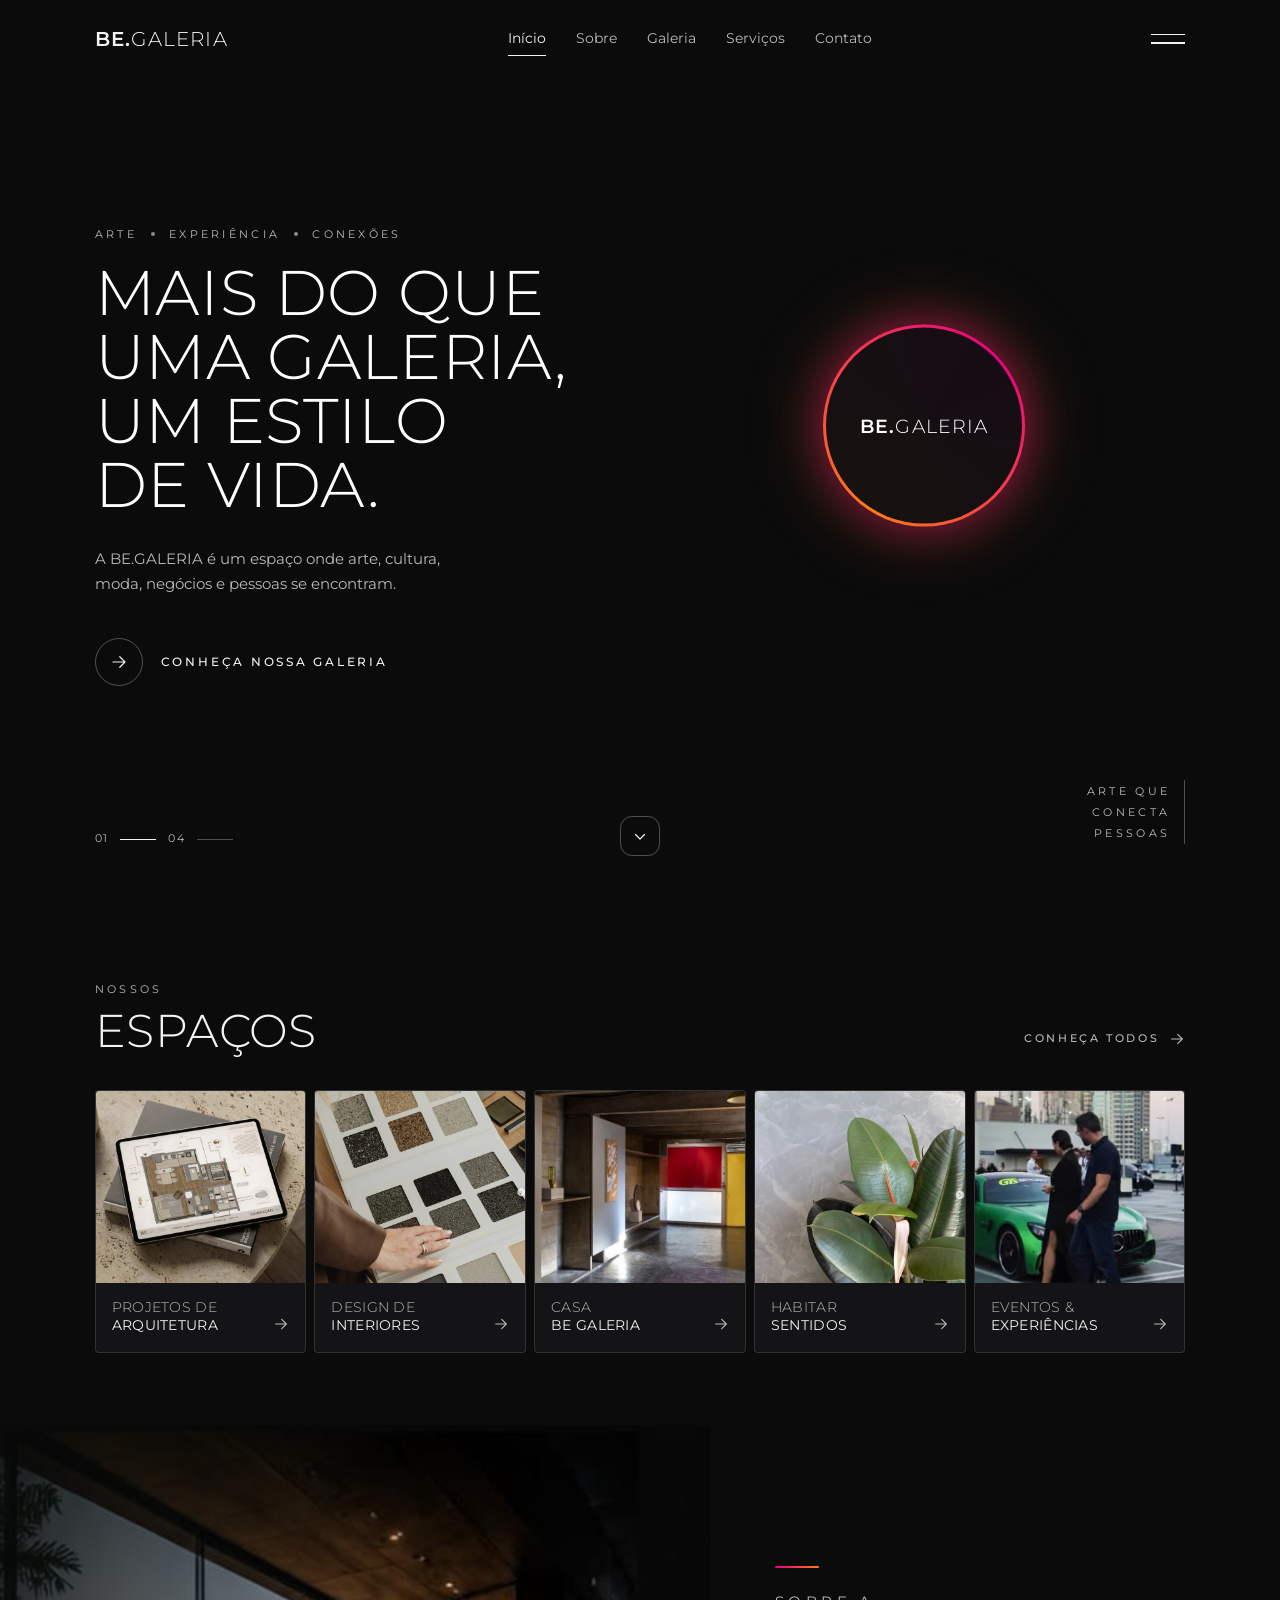
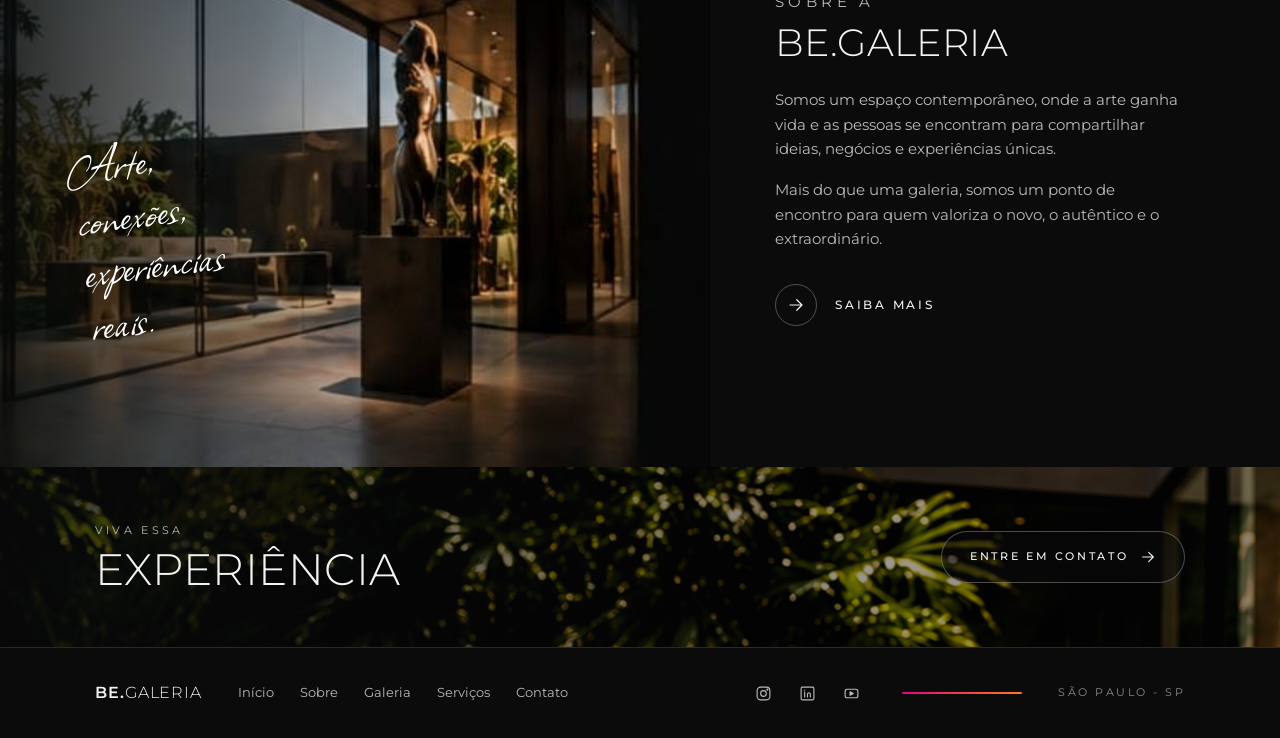
==== commit 0b9f9bf1: "Cartoes novos com as fotos dela: arquitetura, interiores, Casa, Habitar Sentidos, eventos Os cinco c" ====
--- a/index.html
+++ b/index.html
@@ -63,12 +63,14 @@
     </div>
     <a class="seta-link" href="#contato">Conheça todos <svg viewBox="0 0 24 24" fill="none" stroke="currentColor" stroke-width="1.6" stroke-linecap="round" stroke-linejoin="round" aria-hidden="true"><path d="M4 12h16M13 5l7 7-7 7"/></svg></a>
   </div>
+  <!-- (23/10) os cinco cartoes e as fotos sao os que ela passou. Os links levam ao contato ate ela mandar os
+       enderecos de cada um; o texto "Ver ..." de cada item fica no title e no aria-label. -->
   <div class="cartoes">
-    <a class="cartao" href="#contato"><img src="img/espaco-galeria.jpg" alt="" loading="lazy" decoding="async" width="346" height="312"><span class="cartao-pe"><span>Galeria<br>de arte</span><svg viewBox="0 0 24 24" fill="none" stroke="currentColor" stroke-width="1.6" stroke-linecap="round" stroke-linejoin="round" aria-hidden="true"><path d="M4 12h16M13 5l7 7-7 7"/></svg></span></a>
-    <a class="cartao" href="#contato"><img src="img/espaco-eventos.jpg" alt="" loading="lazy" decoding="async" width="336" height="312"><span class="cartao-pe"><span>Espaços para<br><b>eventos</b></span><svg viewBox="0 0 24 24" fill="none" stroke="currentColor" stroke-width="1.6" stroke-linecap="round" stroke-linejoin="round" aria-hidden="true"><path d="M4 12h16M13 5l7 7-7 7"/></svg></span></a>
-    <a class="cartao" href="#contato"><img src="img/espaco-experiencias.jpg" alt="" loading="lazy" decoding="async" width="336" height="312"><span class="cartao-pe"><span>Experiências<br>exclusivas</span><svg viewBox="0 0 24 24" fill="none" stroke="currentColor" stroke-width="1.6" stroke-linecap="round" stroke-linejoin="round" aria-hidden="true"><path d="M4 12h16M13 5l7 7-7 7"/></svg></span></a>
-    <a class="cartao" href="#contato"><img src="img/espaco-networking.jpg" alt="" loading="lazy" decoding="async" width="336" height="312"><span class="cartao-pe"><span>Networking<br><b>&amp; negócios</b></span><svg viewBox="0 0 24 24" fill="none" stroke="currentColor" stroke-width="1.6" stroke-linecap="round" stroke-linejoin="round" aria-hidden="true"><path d="M4 12h16M13 5l7 7-7 7"/></svg></span></a>
-    <a class="cartao" href="#contato"><img src="img/espaco-moda.jpg" alt="" loading="lazy" decoding="async" width="336" height="312"><span class="cartao-pe"><span>Moda<br><b>&amp; lifestyle</b></span><svg viewBox="0 0 24 24" fill="none" stroke="currentColor" stroke-width="1.6" stroke-linecap="round" stroke-linejoin="round" aria-hidden="true"><path d="M4 12h16M13 5l7 7-7 7"/></svg></span></a>
+    <a class="cartao" href="#contato" title="Ver projetos no site oficial. A BE Galeria apresenta projetos como Milena Beauty e Chelé Andino." aria-label="Projetos de arquitetura: ver projetos no site oficial"><img src="img/arquitetura.jpg" alt="Tablet com a planta de um projeto da BE Galeria" loading="lazy" decoding="async" width="636" height="847"><span class="cartao-pe"><span>Projetos de<br><b>arquitetura</b></span><svg viewBox="0 0 24 24" fill="none" stroke="currentColor" stroke-width="1.6" stroke-linecap="round" stroke-linejoin="round" aria-hidden="true"><path d="M4 12h16M13 5l7 7-7 7"/></svg></span></a>
+    <a class="cartao" href="#contato" title="Ver projeto de mobiliário da BE Galeria" aria-label="Design de interiores: ver projeto de mobiliário da BE Galeria"><img src="img/interiores.jpg" alt="Mao escolhendo amostras de materiais" loading="lazy" decoding="async" width="672" height="816"><span class="cartao-pe"><span>Design de<br><b>interiores</b></span><svg viewBox="0 0 24 24" fill="none" stroke="currentColor" stroke-width="1.6" stroke-linecap="round" stroke-linejoin="round" aria-hidden="true"><path d="M4 12h16M13 5l7 7-7 7"/></svg></span></a>
+    <a class="cartao" href="#contato" title="Ver Casa BE Galeria" aria-label="Casa BE Galeria: ver a Casa BE Galeria"><img src="img/casa.jpg" alt="Interior da Casa BE Galeria, com obras e portas coloridas" loading="lazy" decoding="async" width="1600" height="865"><span class="cartao-pe"><span>Casa<br><b>BE Galeria</b></span><svg viewBox="0 0 24 24" fill="none" stroke="currentColor" stroke-width="1.6" stroke-linecap="round" stroke-linejoin="round" aria-hidden="true"><path d="M4 12h16M13 5l7 7-7 7"/></svg></span></a>
+    <a class="cartao" href="#contato" title="Ver evento Habitar Sentidos" aria-label="Habitar Sentidos: ver o evento"><img src="img/habitar-sentidos.jpg" alt="Folhas de uma planta sobre parede de marmore" loading="lazy" decoding="async" width="628" height="801"><span class="cartao-pe"><span>Habitar<br><b>Sentidos</b></span><svg viewBox="0 0 24 24" fill="none" stroke="currentColor" stroke-width="1.6" stroke-linecap="round" stroke-linejoin="round" aria-hidden="true"><path d="M4 12h16M13 5l7 7-7 7"/></svg></span></a>
+    <a class="cartao" href="#contato" title="Ver evento realizado pela BE Galeria" aria-label="Eventos e experiências: ver evento realizado pela BE Galeria"><img src="img/eventos.jpg" alt="Convidados ao lado de um carro esportivo verde num evento" loading="lazy" decoding="async" width="463" height="783"><span class="cartao-pe"><span>Eventos &amp;<br><b>experiências</b></span><svg viewBox="0 0 24 24" fill="none" stroke="currentColor" stroke-width="1.6" stroke-linecap="round" stroke-linejoin="round" aria-hidden="true"><path d="M4 12h16M13 5l7 7-7 7"/></svg></span></a>
   </div>
 </section>
 
--- a/estilo.css
+++ b/estilo.css
@@ -140,7 +140,7 @@
 
 .cartoes { display: grid; grid-template-columns: repeat(5, minmax(0, 1fr)); gap: 8px; }
 .cartao { position: relative; display: grid; grid-template-rows: 1fr auto; background: var(--carvao); border: 1px solid var(--linha); border-radius: 4px; overflow: hidden; transition: transform 0.5s var(--suave), border-color 0.4s; }
-.cartao img { width: 100%; aspect-ratio: 170 / 156; object-fit: cover; filter: saturate(0.92) contrast(1.02); transition: transform 0.8s var(--suave), filter 0.5s; }
+.cartao img { width: 100%; height: auto; aspect-ratio: 170 / 156; object-fit: cover; filter: saturate(0.92) contrast(1.02); transition: transform 0.8s var(--suave), filter 0.5s; } /* height auto: senao o atributo height da tag manda e os cartoes ficam de alturas diferentes */
 .cartao-pe { display: flex; align-items: flex-end; justify-content: space-between; gap: 10px; padding: 16px 16px 18px; font-family: var(--display); font-weight: 300; font-size: 14px; line-height: 1.25; text-transform: uppercase; letter-spacing: 0.02em; color: var(--texto-2); }
 .cartao-pe b { font-weight: 400; color: var(--texto); }
 .cartao-pe svg { width: 16px; height: 16px; flex: none; color: var(--texto-2); margin-bottom: 2px; transition: transform 0.4s var(--suave), color 0.3s; }
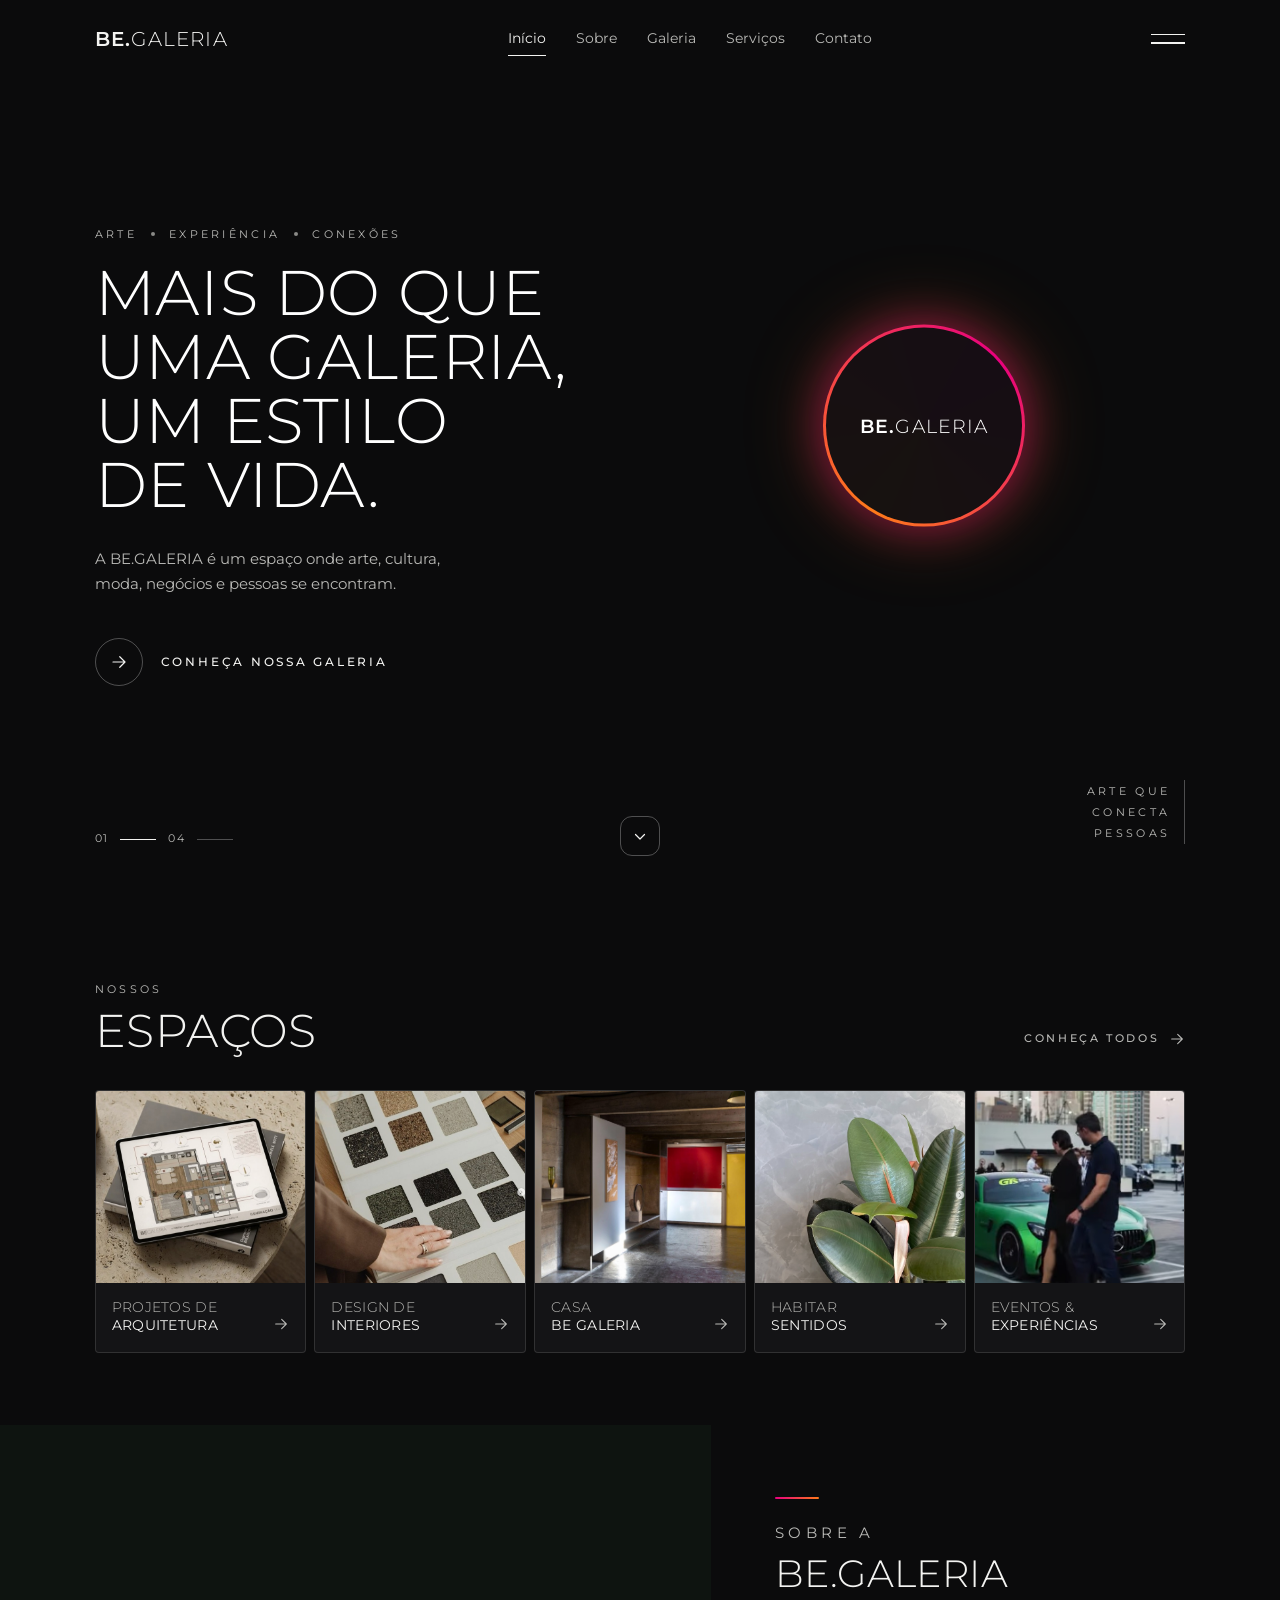
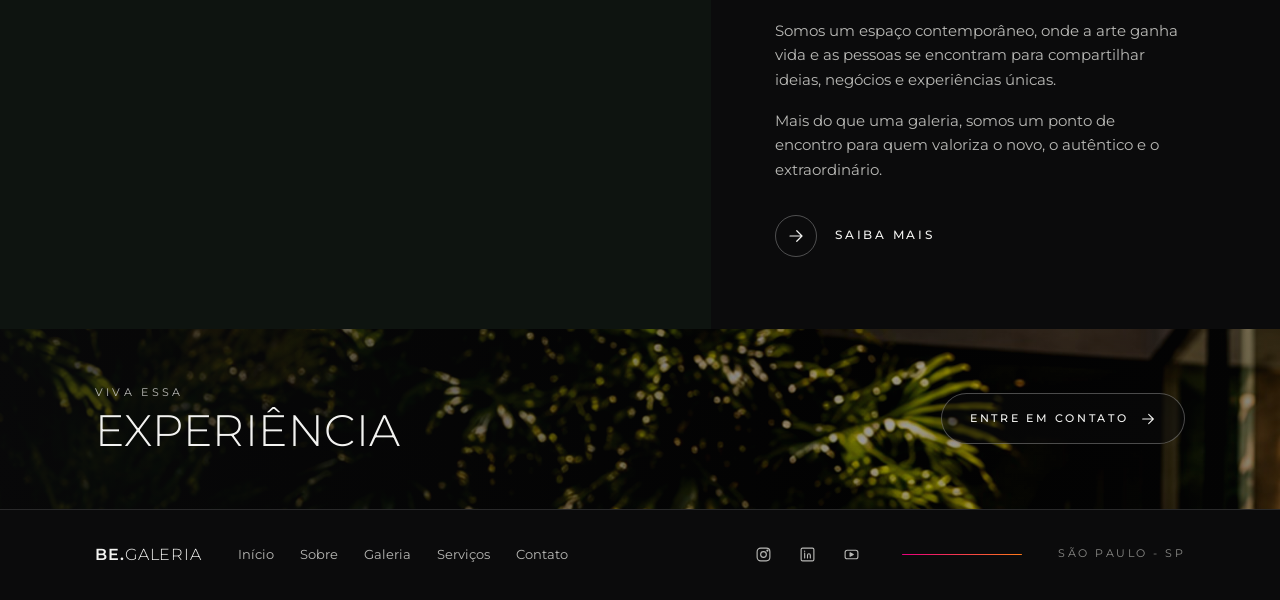
==== commit e575603c: "Sobre: a foto real dela, com a frase manuscrita ja gravada Entra a foto da galeria envidracada ao en" ====
--- a/index.html
+++ b/index.html
@@ -13,7 +13,7 @@
 <link rel="icon" href="favicon.svg" type="image/svg+xml">
 <link rel="preconnect" href="https://fonts.googleapis.com">
 <link rel="preconnect" href="https://fonts.gstatic.com" crossorigin>
-<link href="https://fonts.googleapis.com/css2?family=Montserrat:wght@300;400;500;600&family=Allison&display=swap" rel="stylesheet">
+<link href="https://fonts.googleapis.com/css2?family=Montserrat:wght@300;400;500;600&display=swap" rel="stylesheet">
 <link rel="preload" as="image" href="img/heroi.webp" imagesrcset="img/heroi-cel.webp 960w, img/heroi.webp 1778w" imagesizes="100vw">
 <link rel="stylesheet" href="estilo.css">
 </head>
@@ -76,9 +76,13 @@
 
 <!-- ================================================================ sobre -->
 <section class="sobre" id="sobre">
+  <!-- (23/10) a foto e dela e ja traz o manuscrito "Arte, conexoes, experiencias reais." gravado; por isso nao ha
+       texto em HTML por cima e o alt repete a frase. -->
   <div class="sobre-foto">
-    <img src="img/sobre.jpg" alt="Interior da galeria visto do jardim, com esculturas e vidro" loading="lazy" decoding="async" width="824" height="744">
-    <p class="manuscrito" aria-hidden="true">Arte,<br>conexões,<br>experiências<br>reais.</p>
+    <picture>
+      <source media="(max-width: 760px)" srcset="img/sobre-cel.jpg">
+      <img src="img/sobre.jpg" alt="Galeria envidraçada ao entardecer, com escultura e jardim de palmeiras. Na foto, a frase: Arte, conexões, experiências reais." loading="lazy" decoding="async" width="1649" height="954">
+    </picture>
   </div>
   <div class="sobre-texto">
     <i class="traco" aria-hidden="true"></i>
--- a/estilo.css
+++ b/estilo.css
@@ -1,7 +1,7 @@
 /* BE.GALERIA (23/10/2026): site de uma pagina seguindo o mockup dela. Fundo onix, Montserrat em tudo (caixa alta
-   leve nos titulos, como no mockup; a 1a versao usava Outfit e ela estranhou), um manuscrito fino e inclinado
-   (Sacramento) no bloco Sobre e UM acento: o degrade magenta > laranja, que aparece no anel do selo, no tracinho
-   das secoes e na linha do rodape. */
+   leve nos titulos, como no mockup; a 1a versao usava Outfit e ela estranhou) e UM acento: o degrade magenta >
+   laranja, que aparece no anel do selo, no tracinho das secoes e na linha do rodape. O manuscrito do bloco Sobre
+   vem gravado na propria foto dela (nao e texto). */
 :root {
   --onix: #0B0B0C;
   --carvao: #141416;
@@ -16,7 +16,6 @@
   --degrade: linear-gradient(90deg, var(--magenta), var(--laranja));
   --display: 'Montserrat', system-ui, sans-serif;
   --texto-fonte: 'Montserrat', system-ui, -apple-system, 'Segoe UI', sans-serif;
-  --mao: 'Allison', 'Segoe Script', cursive;
   --margem: clamp(20px, 7.4vw, 108px);
   --suave: cubic-bezier(0.22, 1, 0.36, 1);
 }
@@ -150,10 +149,10 @@
 
 /* ============================================================ sobre */
 .sobre { display: grid; grid-template-columns: minmax(0, 1.25fr) minmax(0, 1fr); min-height: 440px; background: var(--onix); }
+/* a frase manuscrita esta gravada na foto, no canto esquerdo: a foto ancora a esquerda e nao leva veu */
 .sobre-foto { position: relative; overflow: hidden; background: #0e1410; }
-.sobre-foto img { width: 100%; height: 100%; object-fit: cover; object-position: 60% 50%; min-height: 380px; }
-.sobre-foto::before { content: ''; position: absolute; inset: 0; background: linear-gradient(90deg, rgba(8, 10, 8, 0.86) 0%, rgba(8, 10, 8, 0.45) 36%, rgba(8, 10, 8, 0) 60%); }
-.manuscrito { position: absolute; left: var(--margem); bottom: 18%; font-family: var(--mao); font-weight: 400; font-size: clamp(46px, 4.2vw, 66px); line-height: 0.98; color: #fff; transform: rotate(-8deg); transform-origin: left bottom; text-shadow: 0 2px 18px rgba(0, 0, 0, 0.55); }
+.sobre-foto picture { display: block; height: 100%; }
+.sobre-foto img { width: 100%; height: 100%; object-fit: cover; object-position: 0% 50%; min-height: 380px; }
 .sobre-texto { padding: clamp(56px, 8vh, 96px) var(--margem) clamp(56px, 8vh, 96px) clamp(40px, 5vw, 80px); display: grid; align-content: center; gap: 0; }
 .sobre-texto .traco { margin-bottom: 22px; }
 .sobre-texto h2 { font-size: clamp(30px, 3vw, 40px); margin-bottom: 26px; }
@@ -229,8 +228,7 @@
   .cartao img { aspect-ratio: 4 / 3; }
 
   .sobre { grid-template-columns: 1fr; }
-  .sobre-foto img { min-height: 0; aspect-ratio: 4 / 3; }
-  .manuscrito { bottom: 12%; font-size: 46px; }
+  .sobre-foto img { min-height: 0; aspect-ratio: 4 / 3; height: auto; }
   .sobre-texto { padding: 48px var(--margem) 56px; }
 
   .experiencia { flex-direction: column; align-items: flex-start; gap: 26px; }
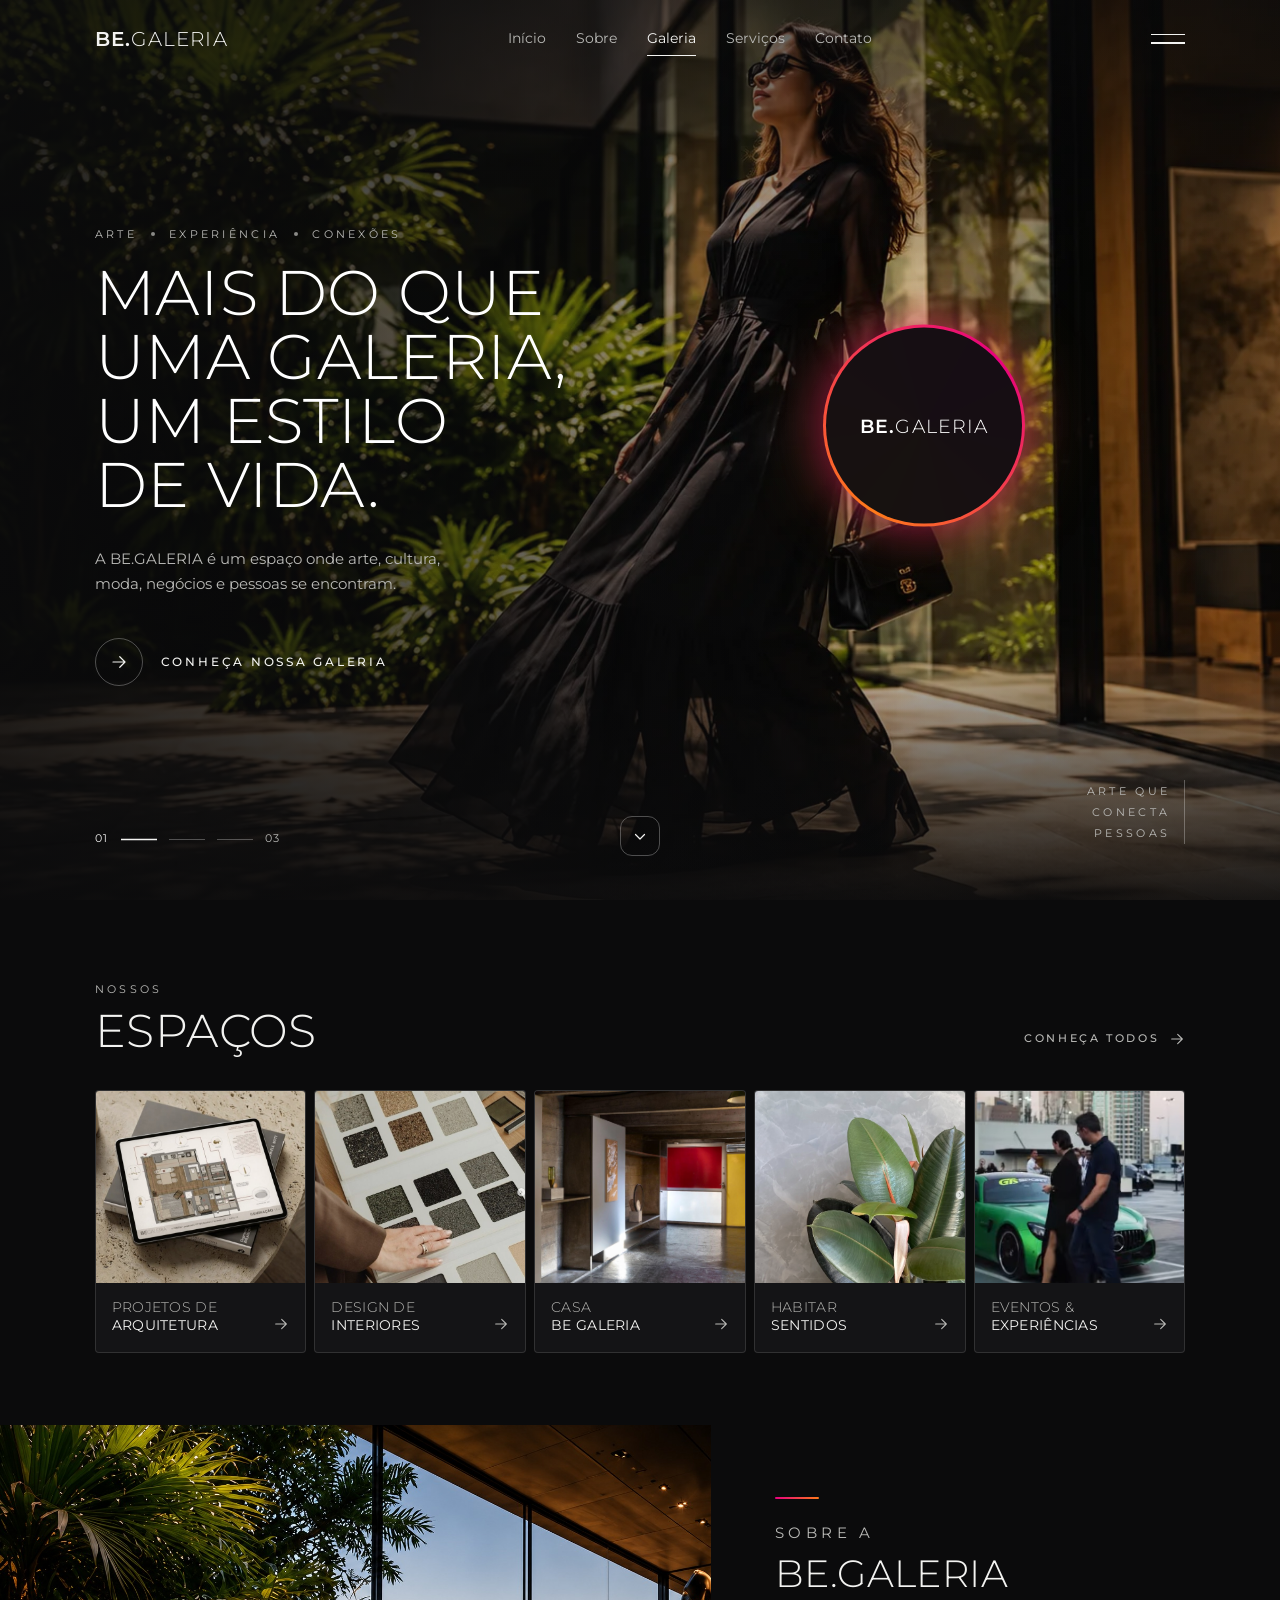
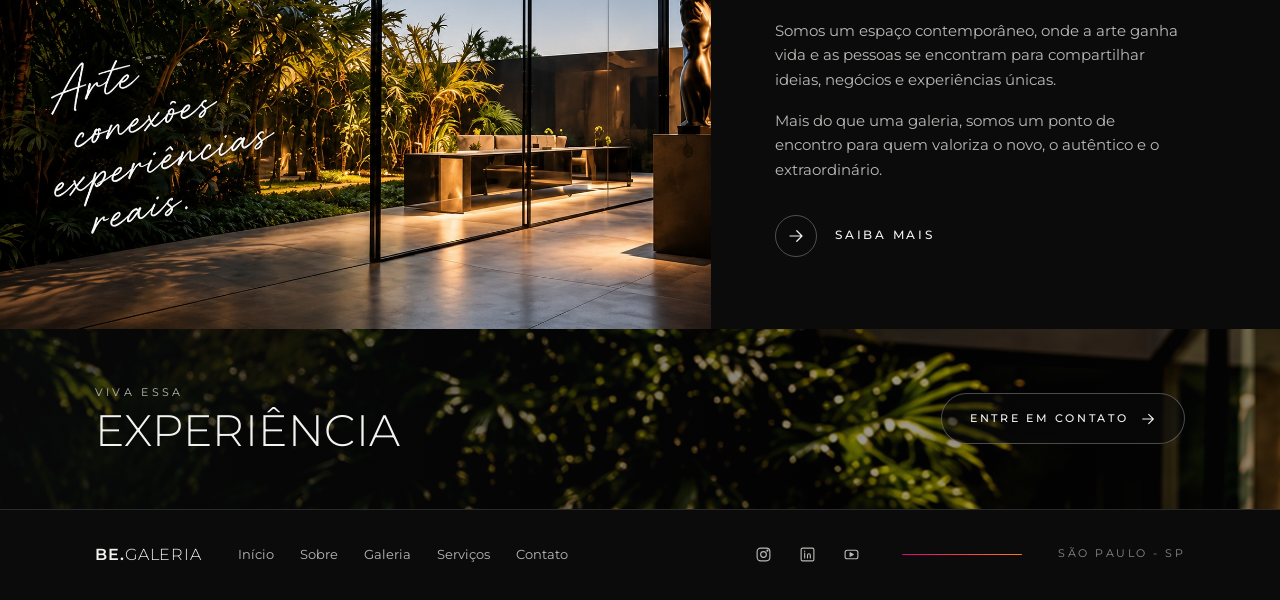
==== commit 617d5aa7: "Abertura em slide com as tres fotos, cada uma com o proprio texto Entram as duas fotos novas dela (c" ====
--- a/index.html
+++ b/index.html
@@ -14,7 +14,7 @@
 <link rel="preconnect" href="https://fonts.googleapis.com">
 <link rel="preconnect" href="https://fonts.gstatic.com" crossorigin>
 <link href="https://fonts.googleapis.com/css2?family=Montserrat:wght@300;400;500;600&display=swap" rel="stylesheet">
-<link rel="preload" as="image" href="img/heroi.webp" imagesrcset="img/heroi-cel.webp 960w, img/heroi.webp 1778w" imagesizes="100vw">
+<link rel="preload" as="image" href="img/heroi.webp" imagesrcset="img/heroi-cel.webp 960w, img/heroi.webp 1768w" imagesizes="100vw">
 <link rel="stylesheet" href="estilo.css">
 </head>
 <body>
@@ -33,23 +33,61 @@
 </header>
 
 <!-- ================================================================ abertura -->
-<section class="abertura" id="inicio">
-  <picture class="abertura-foto">
-    <source media="(max-width: 760px)" srcset="img/heroi-cel.webp">
-    <img src="img/heroi.webp" alt="Mulher de vestido preto caminhando num patio com palmeiras e vidro" width="1778" height="896" fetchpriority="high" decoding="async">
-  </picture>
-  <div class="abertura-veu" aria-hidden="true"></div>
-
-  <div class="abertura-texto">
-    <p class="rotulo"><span>Arte</span><i></i><span>Experiência</span><i></i><span>Conexões</span></p>
-    <h1>Mais do que<br>uma galeria,<br>um estilo<br>de vida.</h1>
-    <p class="abertura-lede">A BE.GALERIA é um espaço onde arte, cultura, moda, negócios e pessoas se encontram.</p>
-    <a class="chamada" href="#galeria"><span class="chamada-circulo" aria-hidden="true"><svg viewBox="0 0 24 24" fill="none" stroke="currentColor" stroke-width="1.6" stroke-linecap="round" stroke-linejoin="round"><path d="M4 12h16M13 5l7 7-7 7"/></svg></span><span>Conheça nossa galeria</span></a>
+<!-- (23/10) a abertura e um slide com as tres fotos dela, cada uma com o proprio texto. Troca sozinho a cada 6,5 s,
+     para quando o mouse esta em cima, e os tracinhos de "01 - 03" levam direto a cada foto. -->
+<section class="abertura" id="inicio" aria-roledescription="carrossel" aria-label="Destaques da BE.GALERIA">
+  <div class="slide ativo" data-slide="1" role="group" aria-roledescription="slide" aria-label="1 de 3">
+    <picture class="abertura-foto">
+      <source media="(max-width: 760px)" srcset="img/heroi-cel.webp">
+      <img src="img/heroi.webp" alt="Mulher de vestido preto caminhando num patio com palmeiras e vidro" width="1768" height="889" fetchpriority="high" decoding="async">
+    </picture>
+    <div class="abertura-veu" aria-hidden="true"></div>
+    <div class="abertura-texto">
+      <p class="rotulo"><span>Arte</span><i></i><span>Experiência</span><i></i><span>Conexões</span></p>
+      <h1>Mais do que<br>uma galeria,<br>um estilo<br>de vida.</h1>
+      <p class="abertura-lede">A BE.GALERIA é um espaço onde arte, cultura, moda, negócios e pessoas se encontram.</p>
+      <a class="chamada" href="#galeria"><span class="chamada-circulo" aria-hidden="true"><svg viewBox="0 0 24 24" fill="none" stroke="currentColor" stroke-width="1.6" stroke-linecap="round" stroke-linejoin="round"><path d="M4 12h16M13 5l7 7-7 7"/></svg></span><span>Conheça nossa galeria</span></a>
+    </div>
+    <div class="selo" aria-hidden="true"><div class="selo-anel"></div><div class="selo-miolo"><b>BE.</b>GALERIA</div></div>
   </div>
 
-  <div class="selo" aria-hidden="true"><div class="selo-anel"></div><div class="selo-miolo"><b>BE.</b>GALERIA</div></div>
+  <div class="slide claro" data-slide="2" role="group" aria-roledescription="slide" aria-label="2 de 3" aria-hidden="true">
+    <picture class="abertura-foto">
+      <source media="(max-width: 760px)" srcset="img/heroi-2-cel.webp">
+      <img src="img/heroi-2.webp" alt="Dois profissionais olhando um projeto num tablet, num interior claro e iluminado" width="1770" height="896" loading="lazy" decoding="async">
+    </picture>
+    <div class="abertura-veu" aria-hidden="true"></div>
+    <div class="abertura-texto">
+      <p class="rotulo"><span>Arquitetura</span><i></i><span>Interiores</span><i></i><span>Projeto</span></p>
+      <p class="h1">Projetos que<br>traduzem<br>quem você é.</p>
+      <p class="abertura-lede">Da planta ao detalhe final, criamos espaços com identidade, pensados para o jeito de viver de cada cliente.</p>
+      <a class="chamada" href="#galeria" tabindex="-1"><span class="chamada-circulo" aria-hidden="true"><svg viewBox="0 0 24 24" fill="none" stroke="currentColor" stroke-width="1.6" stroke-linecap="round" stroke-linejoin="round"><path d="M4 12h16M13 5l7 7-7 7"/></svg></span><span>Conheça os projetos</span></a>
+    </div>
+    <div class="selo" aria-hidden="true"><div class="selo-anel"></div><div class="selo-miolo"><b>BE.</b>GALERIA</div></div>
+  </div>
 
-  <div class="abertura-paginas" aria-hidden="true"><span>01</span><i class="cheia"></i><span>04</span><i></i></div>
+  <div class="slide claro" data-slide="3" role="group" aria-roledescription="slide" aria-label="3 de 3" aria-hidden="true">
+    <picture class="abertura-foto">
+      <source media="(max-width: 760px)" srcset="img/heroi-3-cel.webp">
+      <img src="img/heroi-3.webp" alt="Grupo de pessoas conversando numa escada iluminada, em tons claros" width="1770" height="896" loading="lazy" decoding="async">
+    </picture>
+    <div class="abertura-veu" aria-hidden="true"></div>
+    <div class="abertura-texto">
+      <p class="rotulo"><span>Encontros</span><i></i><span>Cultura</span><i></i><span>Comunidade</span></p>
+      <p class="h1">Onde pessoas<br>e ideias<br>se encontram.</p>
+      <p class="abertura-lede">Eventos, experiências e conversas que aproximam quem cria, quem vive e quem inspira.</p>
+      <a class="chamada" href="#contato" tabindex="-1"><span class="chamada-circulo" aria-hidden="true"><svg viewBox="0 0 24 24" fill="none" stroke="currentColor" stroke-width="1.6" stroke-linecap="round" stroke-linejoin="round"><path d="M4 12h16M13 5l7 7-7 7"/></svg></span><span>Viva a experiência</span></a>
+    </div>
+    <div class="selo" aria-hidden="true"><div class="selo-anel"></div><div class="selo-miolo"><b>BE.</b>GALERIA</div></div>
+  </div>
+
+  <div class="abertura-paginas" id="paginas" role="tablist" aria-label="Escolher o destaque">
+    <span class="paginas-atual" id="paginaAtual">01</span>
+    <button type="button" class="pagina cheia" role="tab" aria-selected="true" aria-label="Destaque 1"></button>
+    <button type="button" class="pagina" role="tab" aria-selected="false" aria-label="Destaque 2"></button>
+    <button type="button" class="pagina" role="tab" aria-selected="false" aria-label="Destaque 3"></button>
+    <span>03</span>
+  </div>
   <a class="descer" href="#galeria" aria-label="Descer para os espacos"><svg viewBox="0 0 24 24" fill="none" stroke="currentColor" stroke-width="1.6" stroke-linecap="round" stroke-linejoin="round"><path d="M6 10l6 6 6-6"/></svg></a>
   <p class="abertura-vertical" aria-hidden="true"><span>Arte que<br>conecta<br>pessoas</span><i></i></p>
 </section>
--- a/estilo.css
+++ b/estilo.css
@@ -73,26 +73,47 @@
 .hamburguer[aria-expanded="true"] span:last-child { transform: translateY(-4.25px) rotate(-45deg); }
 
 /* ============================================================ abertura */
+/* (23/10) slide com as tres fotos: cada .slide ocupa a abertura inteira (foto, veu, texto e selo) e some ou aparece
+   em fundido; a abertura em si so da a altura e guarda os tracinhos, a seta e o texto vertical, que sao de todas. */
 .abertura {
   position: relative;
   min-height: 100svh;
+  overflow: hidden;
+  isolation: isolate;
+}
+.slide {
+  position: absolute; inset: 0;
   display: grid;
   align-content: center;
   padding: calc(96px + 4vh) var(--margem) 120px;
-  overflow: hidden;
-  isolation: isolate;
-}
+  opacity: 0;
+  visibility: hidden;
+  transition: opacity 1.4s var(--suave), visibility 0s linear 1.4s;
+}
+.slide.ativo { opacity: 1; visibility: visible; transition-delay: 0s; z-index: 1; }
 .abertura-foto { position: absolute; inset: 0; z-index: -2; }
-.abertura-foto img { width: 100%; height: 100%; object-fit: cover; object-position: 62% 40%; }
+.abertura-foto img { width: 100%; height: 100%; object-fit: cover; object-position: 62% 40%; transform: scale(1.06); transition: transform 7s linear; }
+.slide.ativo .abertura-foto img { transform: scale(1); }
 .abertura-veu {
   position: absolute; inset: 0; z-index: -1;
   background:
     linear-gradient(90deg, rgba(11, 11, 12, 0.88) 0%, rgba(11, 11, 12, 0.62) 38%, rgba(11, 11, 12, 0.18) 68%, rgba(11, 11, 12, 0.3) 100%),
     linear-gradient(180deg, rgba(11, 11, 12, 0.55) 0%, rgba(11, 11, 12, 0) 30%, rgba(11, 11, 12, 0.15) 75%, rgba(11, 11, 12, 0.92) 100%);
 }
-.abertura-texto { max-width: 560px; }
-.abertura h1 { font-size: clamp(38px, 4.9vw, 70px); font-weight: 300; color: #fff; }
-.abertura-lede { margin: 30px 0 0; max-width: 36ch; font-size: 14.5px; line-height: 1.7; color: var(--texto-2); }
+/* as fotos claras (bege) pedem um veu mais forte para o texto branco ler bem */
+.slide.claro .abertura-veu {
+  background:
+    linear-gradient(90deg, rgba(11, 11, 12, 0.94) 0%, rgba(11, 11, 12, 0.78) 36%, rgba(11, 11, 12, 0.34) 66%, rgba(11, 11, 12, 0.42) 100%),
+    linear-gradient(180deg, rgba(11, 11, 12, 0.6) 0%, rgba(11, 11, 12, 0.1) 30%, rgba(11, 11, 12, 0.25) 75%, rgba(11, 11, 12, 0.94) 100%);
+}
+.slide[data-slide="2"] .abertura-foto img { object-position: 70% 40%; }
+.slide[data-slide="3"] .abertura-foto img { object-position: 72% 50%; }
+/* o texto entra de baixo quando o slide aparece */
+.abertura-texto { max-width: 640px; opacity: 0; transform: translateY(26px); transition: opacity 1s var(--suave) 0.3s, transform 1s var(--suave) 0.3s; }
+.slide.ativo .abertura-texto { opacity: 1; transform: none; }
+/* as quebras dos titulos da abertura sao escritas a mao (<br>): sem text-wrap balance, que repartia "se / encontram" */
+.abertura h1, .abertura .h1 { margin: 0; font-family: var(--display); font-size: clamp(38px, 4.9vw, 70px); font-weight: 300; line-height: 1.02; letter-spacing: 0.01em; text-transform: uppercase; color: #fff; text-wrap: initial; }
+.abertura-lede { margin: 30px 0 0; max-width: 38ch; font-size: 14.5px; line-height: 1.7; color: var(--texto-2); }
 
 .chamada { display: inline-flex; align-items: center; gap: 18px; margin-top: 42px; font-family: var(--display); font-weight: 500; font-size: 11.5px; letter-spacing: 0.24em; text-transform: uppercase; color: var(--texto); }
 .chamada-circulo { width: 48px; height: 48px; border: 1px solid var(--linha-forte); border-radius: 50%; display: grid; place-items: center; transition: background 0.4s, border-color 0.4s, transform 0.4s var(--suave); }
@@ -119,9 +140,13 @@
 .selo-miolo b { font-weight: 600; }
 @keyframes girar { to { transform: rotate(360deg); } }
 
-.abertura-paginas { position: absolute; left: var(--margem); bottom: 52px; display: flex; align-items: center; gap: 12px; font-family: var(--display); font-size: 11px; letter-spacing: 0.12em; color: var(--texto-2); }
-.abertura-paginas i { width: 36px; height: 1px; background: var(--linha-forte); }
-.abertura-paginas i.cheia { background: var(--texto); }
+.abertura-paginas { position: absolute; left: var(--margem); bottom: 52px; z-index: 2; display: flex; align-items: center; gap: 12px; font-family: var(--display); font-size: 11px; letter-spacing: 0.12em; color: var(--texto-2); }
+.paginas-atual { color: var(--texto); min-width: 2ch; }
+.pagina { width: 36px; height: 14px; padding: 0; border: 0; background: transparent; cursor: pointer; position: relative; }
+.pagina::before { content: ''; position: absolute; left: 0; right: 0; top: 50%; height: 1px; background: var(--linha-forte); transition: background 0.4s, transform 0.4s var(--suave); }
+.pagina:hover::before { background: var(--texto-2); }
+.pagina.cheia::before { background: var(--texto); transform: scaleY(1.5); }
+.descer, .abertura-vertical { z-index: 2; }
 .descer { position: absolute; left: 50%; bottom: 44px; transform: translateX(-50%); width: 40px; height: 40px; border: 1px solid var(--linha-forte); border-radius: 12px; display: grid; place-items: center; color: var(--texto); animation: flutuar 2.6s ease-in-out infinite; }
 .descer svg { width: 18px; height: 18px; }
 @keyframes flutuar { 0%, 100% { transform: translate(-50%, 0); } 50% { transform: translate(-50%, 6px); } }
@@ -211,13 +236,15 @@
   .menu.aberto a::after { display: none; }
   body.travado { overflow: hidden; }
 
-  .abertura { padding-top: 120px; padding-bottom: 150px; align-content: end; }
+  .slide { padding-top: 120px; padding-bottom: 150px; align-content: end; }
   .abertura-foto img { object-position: 66% 30%; }
-  .abertura-veu { background: linear-gradient(180deg, rgba(11, 11, 12, 0.5) 0%, rgba(11, 11, 12, 0.25) 35%, rgba(11, 11, 12, 0.78) 62%, rgba(11, 11, 12, 0.96) 100%); }
-  .abertura h1 { font-size: clamp(36px, 10.5vw, 52px); }
+  .slide[data-slide="2"] .abertura-foto img { object-position: 72% 30%; }
+  .slide[data-slide="3"] .abertura-foto img { object-position: 70% 40%; }
+  .abertura-veu, .slide.claro .abertura-veu { background: linear-gradient(180deg, rgba(11, 11, 12, 0.5) 0%, rgba(11, 11, 12, 0.25) 35%, rgba(11, 11, 12, 0.8) 62%, rgba(11, 11, 12, 0.97) 100%); }
+  .abertura h1, .abertura .h1 { font-size: clamp(36px, 10.5vw, 52px); }
   .abertura-lede { margin-top: 22px; font-size: 15px; }
   .chamada { margin-top: 30px; }
-  .selo { position: relative; right: auto; top: auto; transform: none; width: 120px; margin: 36px 0 0; order: 3; }
+  .selo { position: relative; right: auto; top: auto; transform: none; width: 120px; margin: 36px 0 0; }
   .selo-miolo { font-size: 13px; }
   .abertura-vertical { display: none; }
   .descer { display: none; }
@@ -246,5 +273,7 @@
   html { scroll-behavior: auto; }
   .selo-anel, .descer { animation: none; }
   .sobe { opacity: 1; transform: none; transition: none; }
-  * { transition-duration: 0.01ms !important; }
-}
+  .abertura-foto img { transform: none; }
+  .abertura-texto { opacity: 1; transform: none; }
+  * { transition-duration: 0.01ms !important; transition-delay: 0s !important; }
+}
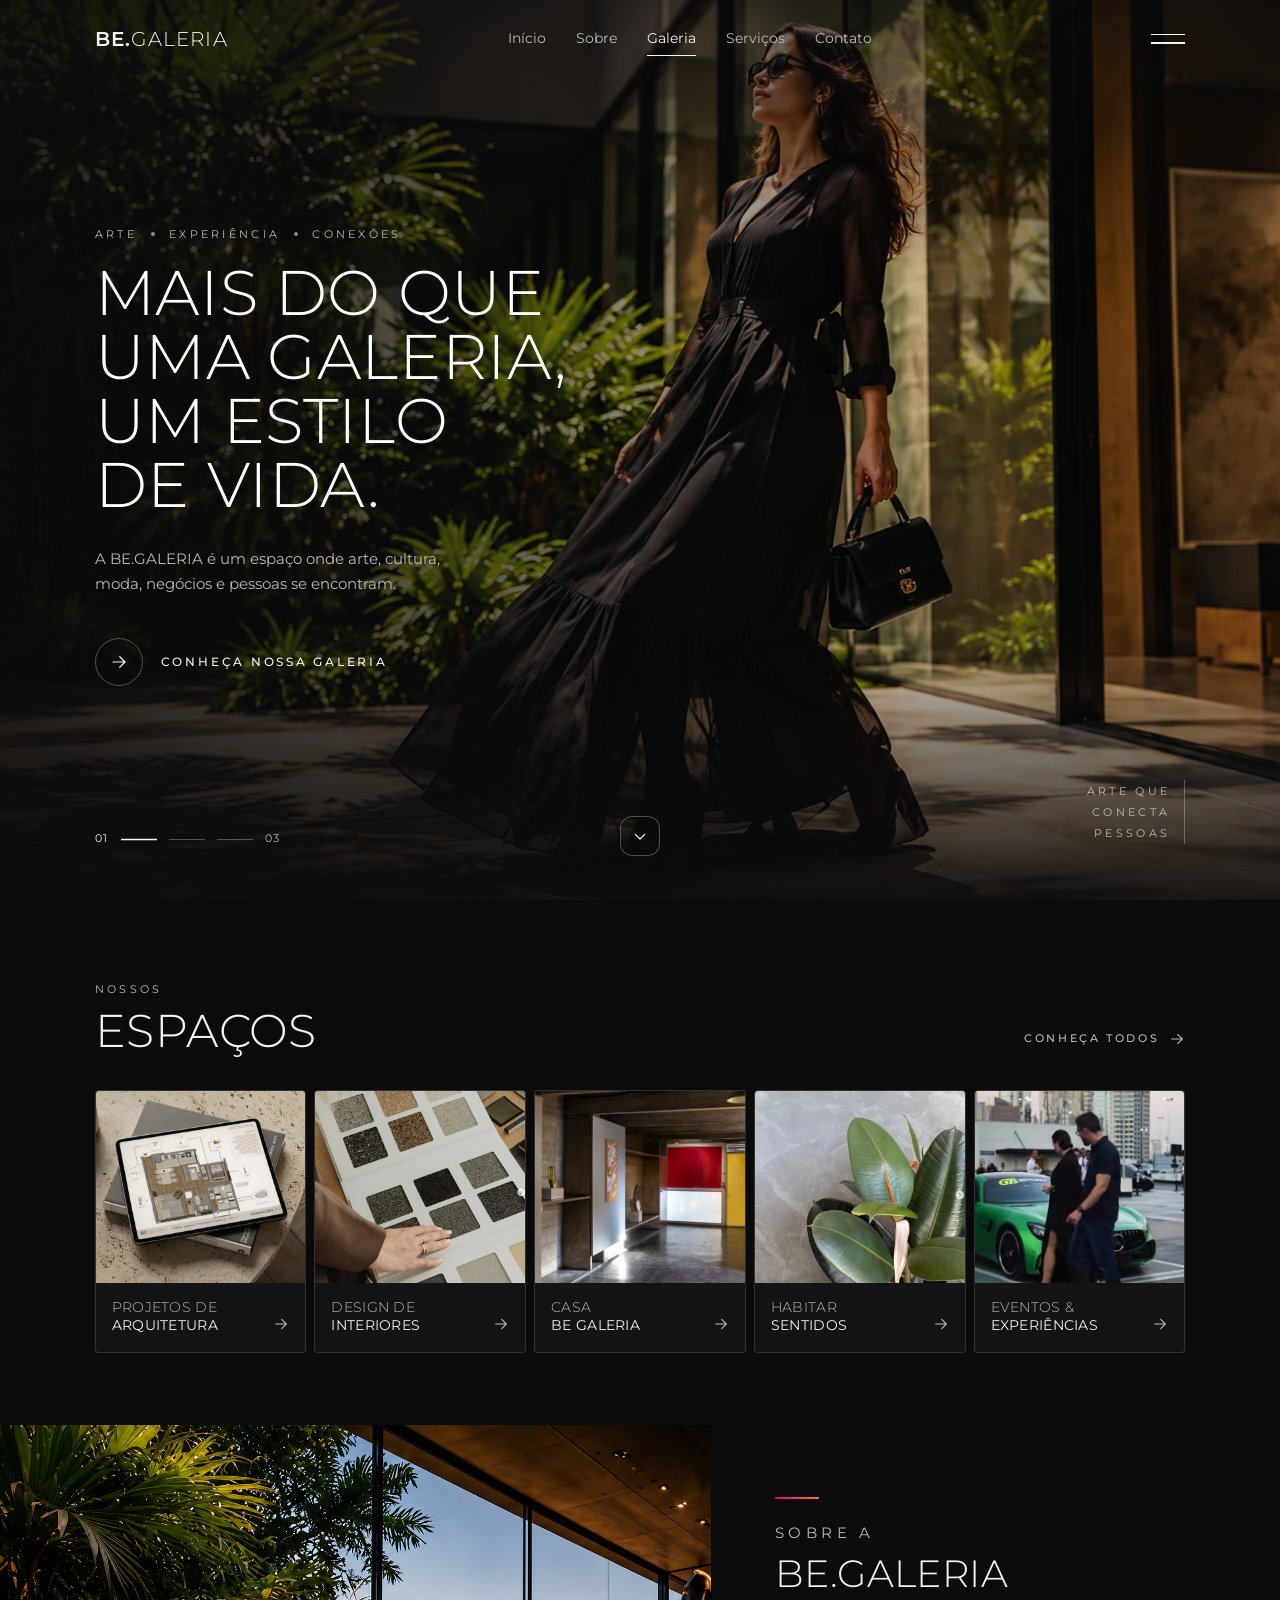
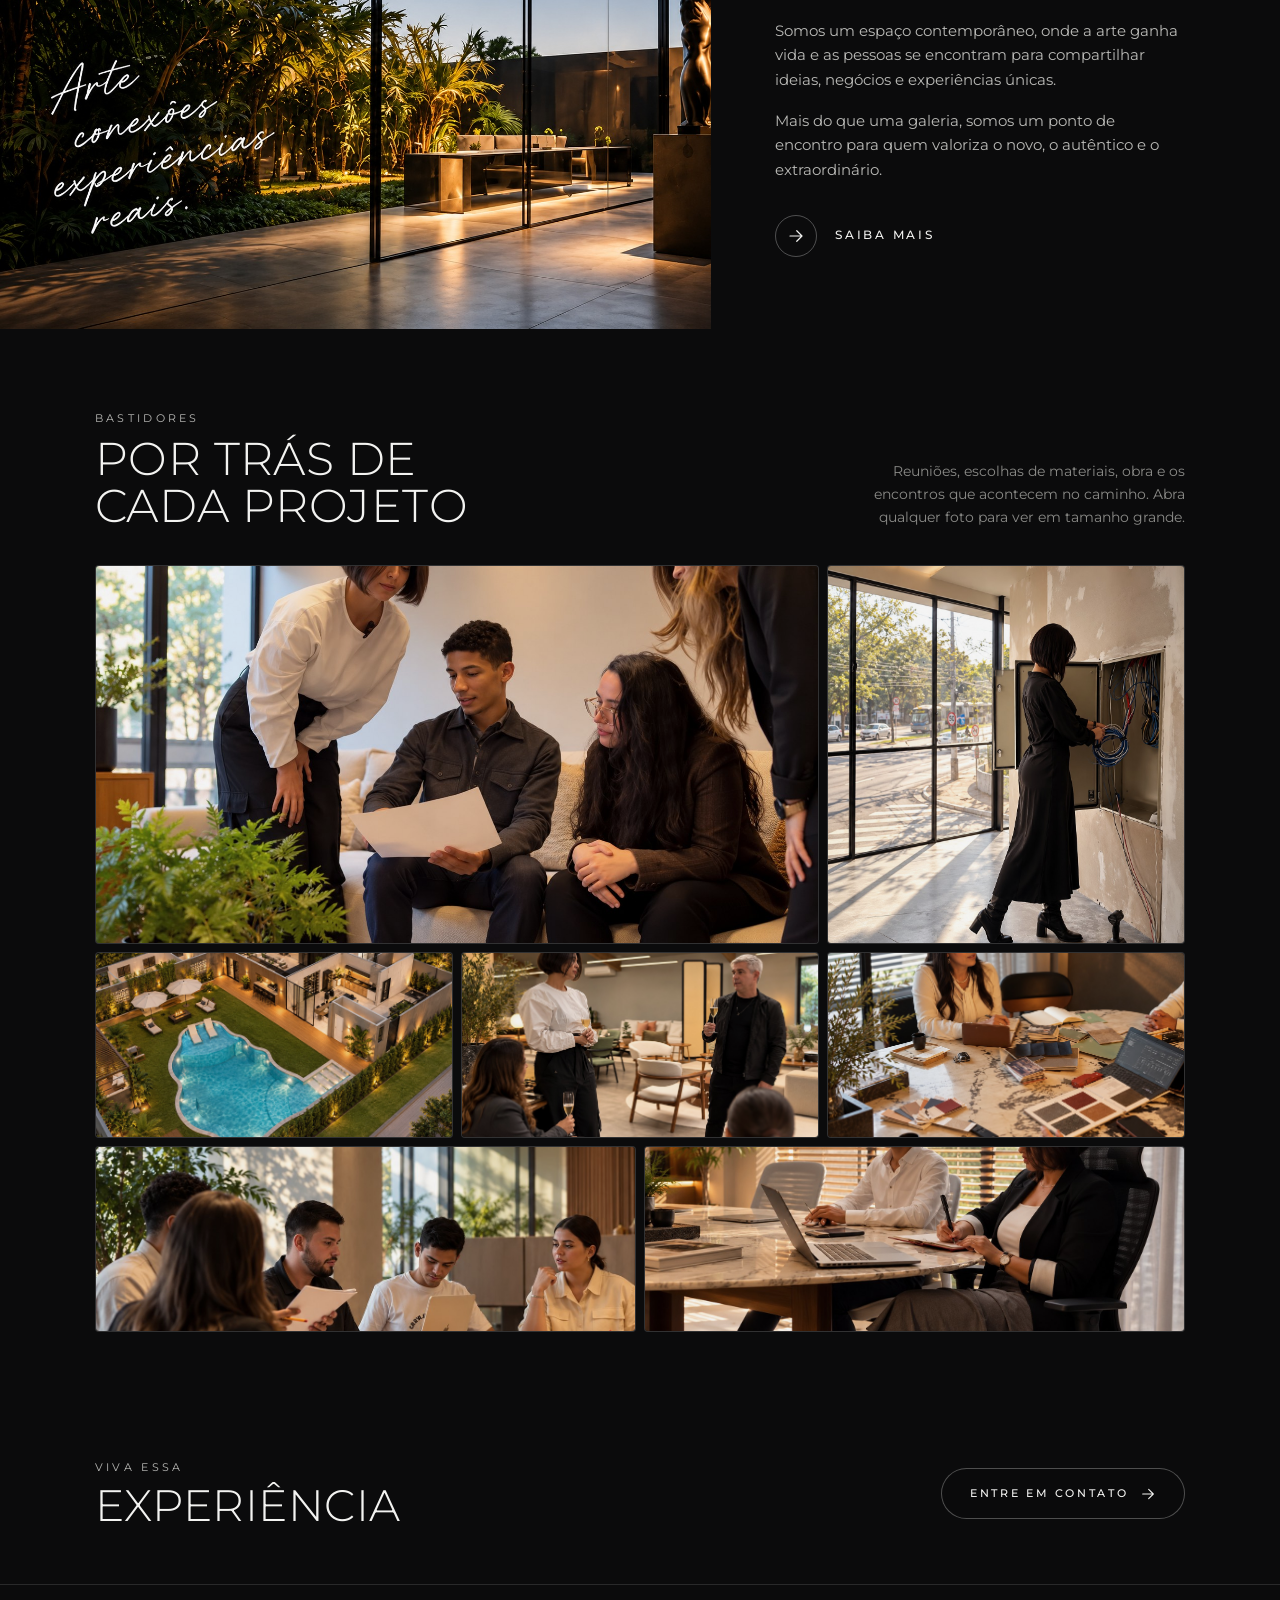
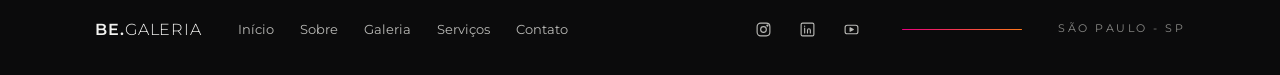
==== commit 472c225b: "Bastidores: mosaico com sete fotos e visualizador; sai o selo da abertura Nova secao "Bastidores" en" ====
--- a/index.html
+++ b/index.html
@@ -48,7 +48,6 @@
       <p class="abertura-lede">A BE.GALERIA é um espaço onde arte, cultura, moda, negócios e pessoas se encontram.</p>
       <a class="chamada" href="#galeria"><span class="chamada-circulo" aria-hidden="true"><svg viewBox="0 0 24 24" fill="none" stroke="currentColor" stroke-width="1.6" stroke-linecap="round" stroke-linejoin="round"><path d="M4 12h16M13 5l7 7-7 7"/></svg></span><span>Conheça nossa galeria</span></a>
     </div>
-    <div class="selo" aria-hidden="true"><div class="selo-anel"></div><div class="selo-miolo"><b>BE.</b>GALERIA</div></div>
   </div>
 
   <div class="slide claro" data-slide="2" role="group" aria-roledescription="slide" aria-label="2 de 3" aria-hidden="true">
@@ -63,7 +62,6 @@
       <p class="abertura-lede">Da planta ao detalhe final, criamos espaços com identidade, pensados para o jeito de viver de cada cliente.</p>
       <a class="chamada" href="#galeria" tabindex="-1"><span class="chamada-circulo" aria-hidden="true"><svg viewBox="0 0 24 24" fill="none" stroke="currentColor" stroke-width="1.6" stroke-linecap="round" stroke-linejoin="round"><path d="M4 12h16M13 5l7 7-7 7"/></svg></span><span>Conheça os projetos</span></a>
     </div>
-    <div class="selo" aria-hidden="true"><div class="selo-anel"></div><div class="selo-miolo"><b>BE.</b>GALERIA</div></div>
   </div>
 
   <div class="slide claro" data-slide="3" role="group" aria-roledescription="slide" aria-label="3 de 3" aria-hidden="true">
@@ -78,7 +76,6 @@
       <p class="abertura-lede">Eventos, experiências e conversas que aproximam quem cria, quem vive e quem inspira.</p>
       <a class="chamada" href="#contato" tabindex="-1"><span class="chamada-circulo" aria-hidden="true"><svg viewBox="0 0 24 24" fill="none" stroke="currentColor" stroke-width="1.6" stroke-linecap="round" stroke-linejoin="round"><path d="M4 12h16M13 5l7 7-7 7"/></svg></span><span>Viva a experiência</span></a>
     </div>
-    <div class="selo" aria-hidden="true"><div class="selo-anel"></div><div class="selo-miolo"><b>BE.</b>GALERIA</div></div>
   </div>
 
   <div class="abertura-paginas" id="paginas" role="tablist" aria-label="Escolher o destaque">
@@ -132,6 +129,38 @@
   </div>
 </section>
 
+<!-- ================================================================ bastidores -->
+<!-- (23/10) sete fotos dela num mosaico editorial: pecas de tamanhos diferentes, legenda numerada ao passar o mouse
+     (sempre visivel no toque) e clique abre a foto grande no visualizador, com setas e teclado. -->
+<section class="bastidores" id="bastidores">
+  <div class="cabeca">
+    <div>
+      <p class="rotulo rotulo--so">Bastidores</p>
+      <h2>Por trás de<br>cada projeto</h2>
+    </div>
+    <p class="bastidores-nota">Reuniões, escolhas de materiais, obra e os encontros que acontecem no caminho. Abra qualquer foto para ver em tamanho grande.</p>
+  </div>
+  <div class="mosaico" id="mosaico">
+    <button type="button" class="peca peca--grande" data-legenda="Revisão de projeto com o cliente"><img src="img/bastidores-1.jpg" alt="Equipe e cliente analisando uma prancha de projeto no sofá" loading="lazy" decoding="async" width="1433" height="1098"><span class="peca-legenda"><i>01</i>Revisão de projeto com o cliente</span></button>
+    <button type="button" class="peca peca--alta" data-legenda="Acompanhamento de obra"><img src="img/bastidores-2.jpg" alt="Profissional conferindo o quadro elétrico numa obra envidraçada" loading="lazy" decoding="async" width="1147" height="1371"><span class="peca-legenda"><i>02</i>Acompanhamento de obra</span></button>
+    <button type="button" class="peca" data-legenda="Perspectiva de um projeto residencial"><img src="img/bastidores-3.jpg" alt="Vista aérea de uma casa com piscina e jardim iluminados" loading="lazy" decoding="async" width="1536" height="1024"><span class="peca-legenda"><i>03</i>Perspectiva de um projeto residencial</span></button>
+    <button type="button" class="peca" data-legenda="Brinde na Casa BE Galeria"><img src="img/bastidores-4.jpg" alt="Convidados brindando com espumante num salão de design" loading="lazy" decoding="async" width="1433" height="1098"><span class="peca-legenda"><i>04</i>Brinde na Casa BE Galeria</span></button>
+    <button type="button" class="peca" data-legenda="Escolha de materiais"><img src="img/bastidores-5.jpg" alt="Mesa de mármore com amostras de tecidos, pedras e acabamentos" loading="lazy" decoding="async" width="1433" height="1098"><span class="peca-legenda"><i>05</i>Escolha de materiais</span></button>
+    <button type="button" class="peca peca--media" data-legenda="Equipe em criação"><img src="img/bastidores-6.jpg" alt="Equipe reunida em volta de uma mesa de madeira com notebook e cadernos" loading="lazy" decoding="async" width="1147" height="1371"><span class="peca-legenda"><i>06</i>Equipe em criação</span></button>
+    <button type="button" class="peca peca--media" data-legenda="Atendimento personalizado"><img src="img/bastidores-7.jpg" alt="Dupla trabalhando numa mesa de mármore diante de uma janela com persianas" loading="lazy" decoding="async" width="1433" height="1098"><span class="peca-legenda"><i>07</i>Atendimento personalizado</span></button>
+  </div>
+</section>
+
+<dialog class="visor" id="visor" aria-label="Foto em tamanho grande">
+  <button type="button" class="visor-fechar" id="visorFechar" aria-label="Fechar"><svg viewBox="0 0 24 24" fill="none" stroke="currentColor" stroke-width="1.6" stroke-linecap="round"><path d="M6 6l12 12M18 6 6 18"/></svg></button>
+  <button type="button" class="visor-seta visor-seta--esq" id="visorAnterior" aria-label="Foto anterior"><svg viewBox="0 0 24 24" fill="none" stroke="currentColor" stroke-width="1.6" stroke-linecap="round" stroke-linejoin="round"><path d="M15 5l-7 7 7 7"/></svg></button>
+  <figure class="visor-figura">
+    <img id="visorImagem" src="" alt="">
+    <figcaption id="visorLegenda"></figcaption>
+  </figure>
+  <button type="button" class="visor-seta visor-seta--dir" id="visorProxima" aria-label="Próxima foto"><svg viewBox="0 0 24 24" fill="none" stroke="currentColor" stroke-width="1.6" stroke-linecap="round" stroke-linejoin="round"><path d="M9 5l7 7-7 7"/></svg></button>
+</dialog>
+
 <!-- ================================================================ experiencia -->
 <div id="servicos" class="ancora" aria-hidden="true"></div>
 <section class="experiencia" id="contato">
--- a/estilo.css
+++ b/estilo.css
@@ -122,23 +122,7 @@
 .chamada--pequena { margin-top: 32px; }
 .chamada--pequena .chamada-circulo { width: 42px; height: 42px; }
 
-/* o selo: anel em degrade com brilho, miolo escuro */
-.selo {
-  position: absolute; right: calc(var(--margem) + 12.5%); top: 50%;
-  width: clamp(150px, 15.8vw, 220px); aspect-ratio: 1;
-  transform: translateY(-62%);
-  display: grid; place-items: center;
-}
-.selo-anel {
-  position: absolute; inset: 0; border-radius: 50%;
-  background: conic-gradient(from 210deg, var(--laranja), var(--magenta) 55%, var(--laranja));
-  filter: drop-shadow(0 0 22px rgba(232, 0, 126, 0.45)) drop-shadow(0 0 34px rgba(255, 122, 26, 0.3));
-  animation: girar 18s linear infinite;
-}
-.selo-anel::after { content: ''; position: absolute; inset: 3px; border-radius: 50%; background: rgba(14, 14, 16, 0.96); }
-.selo-miolo { position: relative; font-family: var(--display); font-weight: 300; font-size: clamp(15px, 1.5vw, 21px); letter-spacing: 0.06em; text-transform: uppercase; color: #fff; }
-.selo-miolo b { font-weight: 600; }
-@keyframes girar { to { transform: rotate(360deg); } }
+/* (23/10) o selo redondo com anel em degrade saiu da abertura a pedido dela ("tire essa bola do header") */
 
 .abertura-paginas { position: absolute; left: var(--margem); bottom: 52px; z-index: 2; display: flex; align-items: center; gap: 12px; font-family: var(--display); font-size: 11px; letter-spacing: 0.12em; color: var(--texto-2); }
 .paginas-atual { color: var(--texto); min-width: 2ch; }
@@ -184,6 +168,46 @@
 .sobre-texto p + p { margin-top: 16px; }
 .sobre-texto > p { max-width: 42ch; font-size: 14.5px; line-height: 1.7; color: var(--texto-2); }
 
+/* ============================================================ bastidores */
+.bastidores { padding: clamp(64px, 9vh, 110px) var(--margem) clamp(56px, 8vh, 96px); background: var(--onix); }
+.bastidores .cabeca { align-items: flex-end; }
+.bastidores-nota { max-width: 40ch; font-size: 13.5px; line-height: 1.7; color: var(--texto-3); text-align: right; }
+.mosaico { display: grid; grid-template-columns: repeat(6, minmax(0, 1fr)); grid-auto-rows: clamp(140px, 14.5vw, 215px); grid-auto-flow: dense; gap: 8px; }
+.peca { position: relative; overflow: hidden; padding: 0; border: 1px solid var(--linha); border-radius: 4px; background: var(--carvao); cursor: zoom-in; text-align: left; color: var(--texto); }
+.peca img { position: absolute; inset: 0; display: block; width: 100%; height: 100%; object-fit: cover; filter: saturate(0.9) brightness(0.96); transition: transform 1.4s var(--suave), filter 0.6s; } /* absoluta: dentro de um button a altura em % nao e confiavel */
+.peca:hover img, .peca:focus-visible img { transform: scale(1.05); filter: saturate(1) brightness(1); }
+.peca--grande { grid-column: span 4; grid-row: span 2; }
+.peca--alta { grid-column: span 2; grid-row: span 2; }
+.peca--media { grid-column: span 3; }
+.peca:not(.peca--grande):not(.peca--alta):not(.peca--media) { grid-column: span 2; }
+.peca-legenda {
+  position: absolute; left: 0; right: 0; bottom: 0;
+  display: flex; align-items: baseline; gap: 12px;
+  padding: 44px 16px 14px;
+  background: linear-gradient(180deg, rgba(11, 11, 12, 0) 0%, rgba(11, 11, 12, 0.82) 100%);
+  font-family: var(--display); font-weight: 400; font-size: 11px; letter-spacing: 0.2em; text-transform: uppercase; color: var(--texto);
+  opacity: 0; transform: translateY(8px);
+  transition: opacity 0.5s var(--suave), transform 0.5s var(--suave);
+}
+.peca-legenda i { font-style: normal; font-weight: 500; color: var(--laranja); }
+.peca:hover .peca-legenda, .peca:focus-visible .peca-legenda { opacity: 1; transform: none; }
+@media (hover: none) { .peca-legenda { opacity: 1; transform: none; } }
+
+/* visualizador da foto grande */
+.visor { border: 0; padding: 0; margin: 0; width: 100vw; height: 100vh; max-width: none; max-height: none; background: rgba(11, 11, 12, 0.96); color: var(--texto); }
+.visor::backdrop { background: rgba(11, 11, 12, 0.9); }
+.visor[open] { display: grid; place-items: center; }
+.visor-figura { margin: 0; display: grid; gap: 14px; justify-items: center; max-width: min(92vw, 1400px); }
+.visor-figura img { display: block; max-width: 92vw; max-height: 80vh; width: auto; height: auto; object-fit: contain; border-radius: 4px; box-shadow: 0 30px 80px rgba(0, 0, 0, 0.6); }
+.visor-figura figcaption { font-family: var(--display); font-size: 11px; letter-spacing: 0.2em; text-transform: uppercase; color: var(--texto-2); }
+.visor-fechar, .visor-seta { position: absolute; width: 48px; height: 48px; border: 1px solid var(--linha-forte); border-radius: 50%; background: rgba(11, 11, 12, 0.6); color: var(--texto); display: grid; place-items: center; cursor: pointer; transition: background 0.3s, color 0.3s; }
+.visor-fechar svg, .visor-seta svg { width: 20px; height: 20px; }
+.visor-fechar { top: 22px; right: 22px; }
+.visor-seta { top: 50%; transform: translateY(-50%); }
+.visor-seta--esq { left: 22px; }
+.visor-seta--dir { right: 22px; }
+.visor-fechar:hover, .visor-seta:hover { background: var(--texto); color: var(--onix); }
+
 /* ============================================================ experiencia */
 .ancora { position: relative; top: -80px; height: 0; }
 .experiencia { position: relative; overflow: hidden; isolation: isolate; display: flex; align-items: center; justify-content: space-between; gap: 32px; padding: clamp(44px, 6vh, 64px) var(--margem); min-height: 180px; }
@@ -212,12 +236,12 @@
 /* o que aparece ao rolar */
 .sobe { opacity: 0; transform: translateY(24px); transition: opacity 0.9s var(--suave), transform 0.9s var(--suave); }
 .sobe.visivel { opacity: 1; transform: none; }
+body.travado { overflow: hidden; }   /* menu do celular aberto ou visualizador dos bastidores aberto */
 
 /* ============================================================ telas medias */
 @media (max-width: 1180px) {
   .cartoes { grid-template-columns: repeat(3, minmax(0, 1fr)); }
   .cartao img { aspect-ratio: 4 / 3; }
-  .selo { right: var(--margem); }
 }
 @media (max-width: 900px) {
   .menu { display: none; }
@@ -234,7 +258,6 @@
   .topo.menu-aberto .marca, .topo.menu-aberto .hamburguer { position: relative; z-index: 16; }
   .menu.aberto a { font-family: var(--display); font-weight: 300; font-size: 34px; text-transform: uppercase; letter-spacing: 0.02em; color: var(--texto); padding: 10px 0; border-bottom: 1px solid var(--linha); }
   .menu.aberto a::after { display: none; }
-  body.travado { overflow: hidden; }
 
   .slide { padding-top: 120px; padding-bottom: 150px; align-content: end; }
   .abertura-foto img { object-position: 66% 30%; }
@@ -244,8 +267,6 @@
   .abertura h1, .abertura .h1 { font-size: clamp(36px, 10.5vw, 52px); }
   .abertura-lede { margin-top: 22px; font-size: 15px; }
   .chamada { margin-top: 30px; }
-  .selo { position: relative; right: auto; top: auto; transform: none; width: 120px; margin: 36px 0 0; }
-  .selo-miolo { font-size: 13px; }
   .abertura-vertical { display: none; }
   .descer { display: none; }
   .abertura-paginas { bottom: 40px; }
@@ -253,6 +274,21 @@
   .cabeca { flex-direction: column; align-items: flex-start; gap: 14px; }
   .cartoes { grid-template-columns: repeat(2, minmax(0, 1fr)); }
   .cartao img { aspect-ratio: 4 / 3; }
+
+  .bastidores .cabeca { align-items: flex-start; }
+  .bastidores-nota { text-align: left; }
+  .mosaico { grid-template-columns: repeat(2, minmax(0, 1fr)); grid-auto-rows: clamp(140px, 34vw, 200px); }
+  .peca--grande { grid-column: span 2; grid-row: span 2; }
+  .peca--alta { grid-column: span 1; grid-row: span 2; }
+  .peca--media { grid-column: span 1; }
+  .peca:not(.peca--grande):not(.peca--alta):not(.peca--media) { grid-column: span 1; }
+  /* legenda menor e menos espacada: numa peca de 160 px a caixa alta com 0.2em partia "ACOMPANHAMENTO" ao meio */
+  .peca-legenda { font-size: 9.5px; letter-spacing: 0.1em; line-height: 1.5; gap: 8px; padding: 30px 10px 10px; }
+  .visor-fechar { top: 14px; right: 14px; width: 42px; height: 42px; }
+  .visor-seta { width: 42px; height: 42px; top: auto; bottom: 18px; transform: none; }
+  .visor-seta--esq { left: calc(50% - 50px); }
+  .visor-seta--dir { right: calc(50% - 50px); }
+  .visor-figura img { max-height: 70vh; }
 
   .sobre { grid-template-columns: 1fr; }
   .sobre-foto img { min-height: 0; aspect-ratio: 4 / 3; height: auto; }
@@ -271,7 +307,7 @@
 }
 @media (prefers-reduced-motion: reduce) {
   html { scroll-behavior: auto; }
-  .selo-anel, .descer { animation: none; }
+  .descer { animation: none; }
   .sobe { opacity: 1; transform: none; transition: none; }
   .abertura-foto img { transform: none; }
   .abertura-texto { opacity: 1; transform: none; }
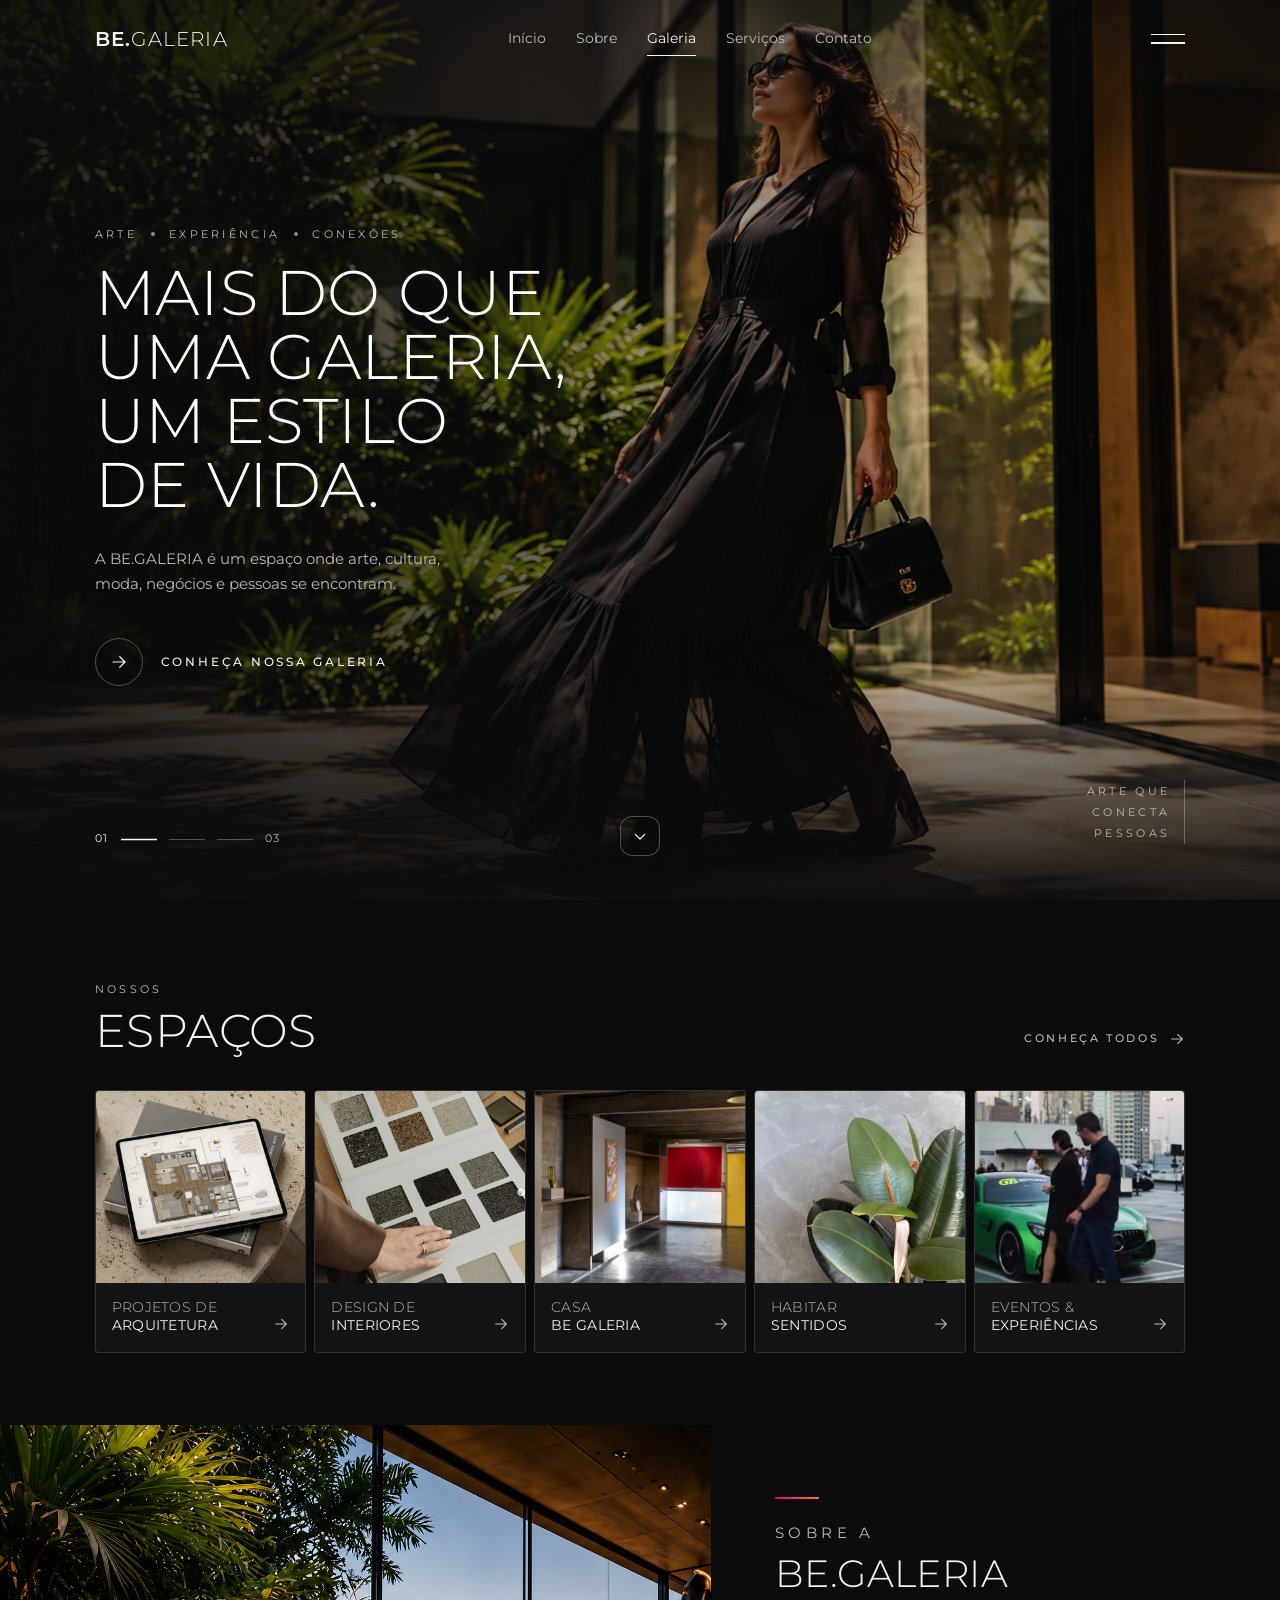
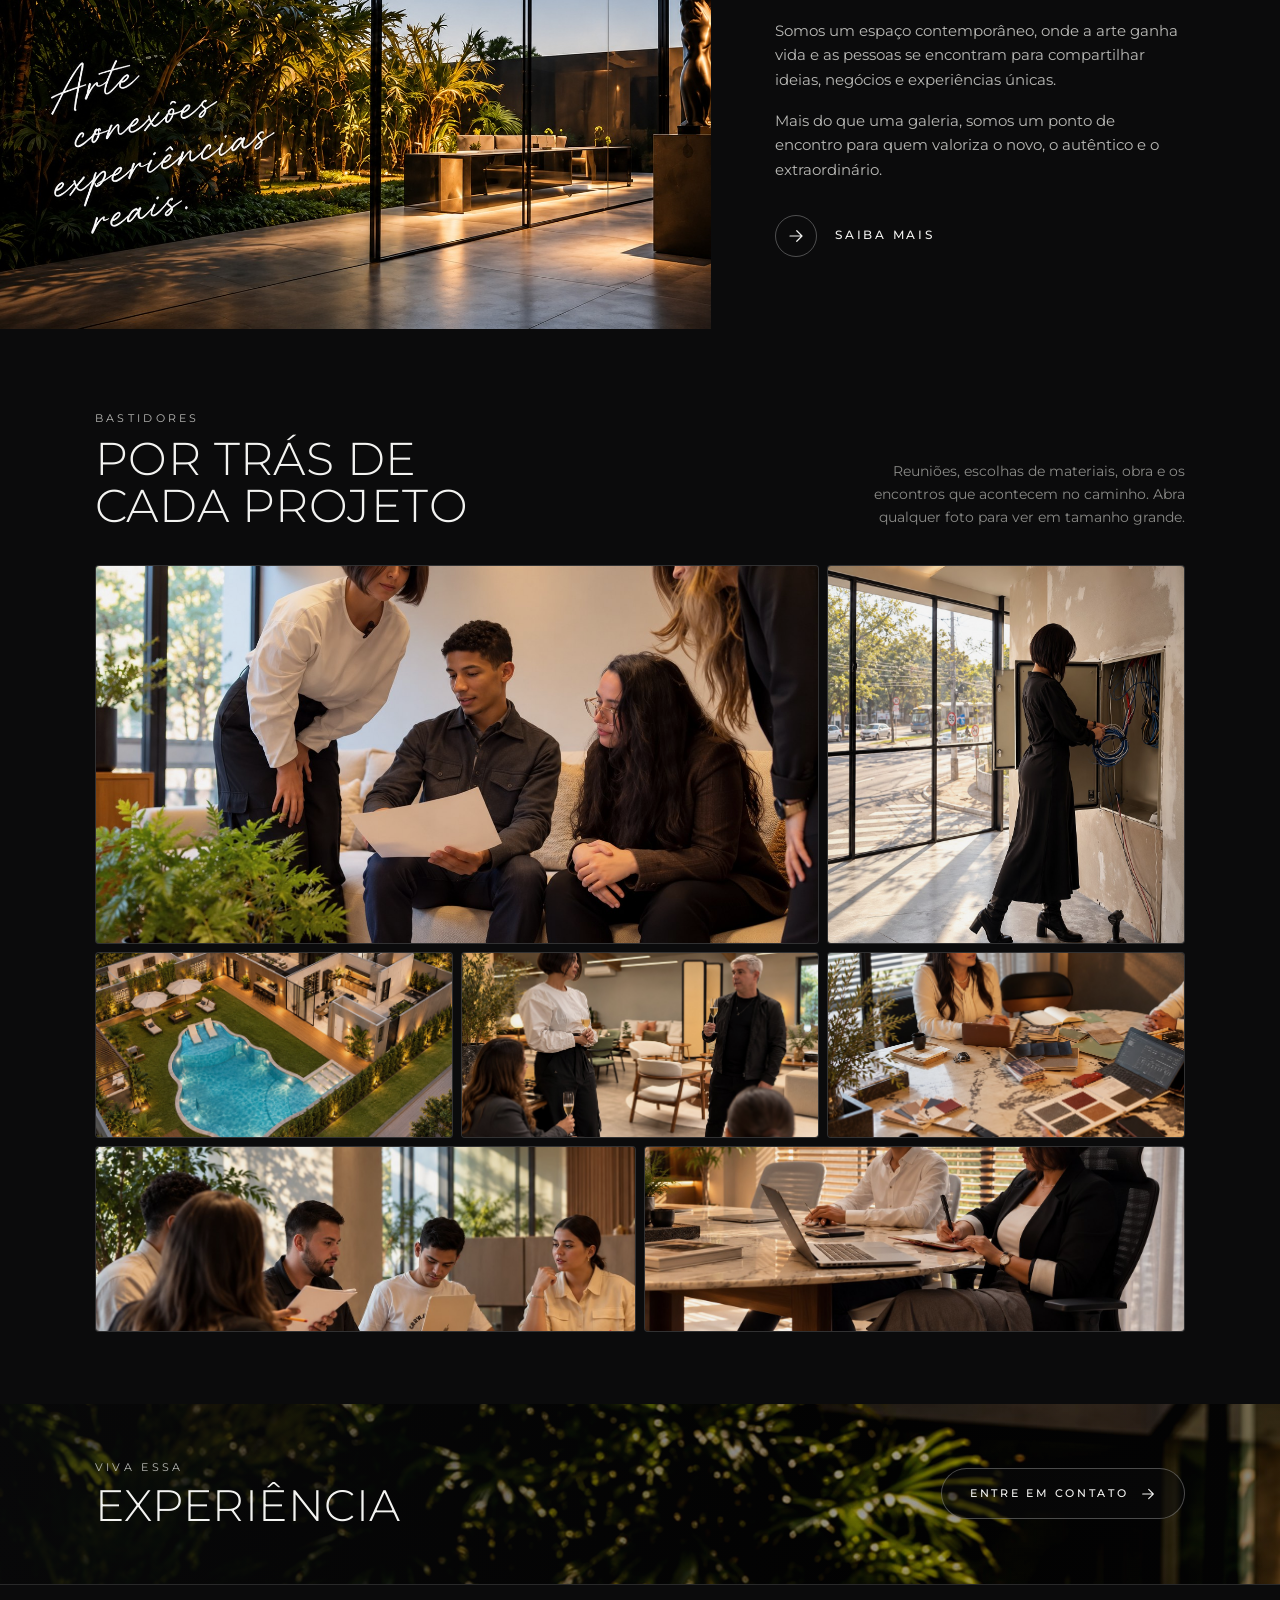
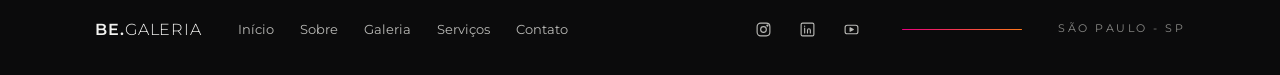
==== commit a3e055ce: "Paginas dos cinco espacos: capa, detalhe, pontos, galeria e proximo Cada cartao de "Nossos espacos" " ====
--- a/index.html
+++ b/index.html
@@ -98,14 +98,13 @@
     </div>
     <a class="seta-link" href="#contato">Conheça todos <svg viewBox="0 0 24 24" fill="none" stroke="currentColor" stroke-width="1.6" stroke-linecap="round" stroke-linejoin="round" aria-hidden="true"><path d="M4 12h16M13 5l7 7-7 7"/></svg></a>
   </div>
-  <!-- (23/10) os cinco cartoes e as fotos sao os que ela passou. Os links levam ao contato ate ela mandar os
-       enderecos de cada um; o texto "Ver ..." de cada item fica no title e no aria-label. -->
+  <!-- (23/10) os cinco cartoes e as fotos sao os que ela passou. Cada cartao abre a propria pagina do espaco. -->
   <div class="cartoes">
-    <a class="cartao" href="#contato" title="Ver projetos no site oficial. A BE Galeria apresenta projetos como Milena Beauty e Chelé Andino." aria-label="Projetos de arquitetura: ver projetos no site oficial"><img src="img/arquitetura.jpg" alt="Tablet com a planta de um projeto da BE Galeria" loading="lazy" decoding="async" width="636" height="847"><span class="cartao-pe"><span>Projetos de<br><b>arquitetura</b></span><svg viewBox="0 0 24 24" fill="none" stroke="currentColor" stroke-width="1.6" stroke-linecap="round" stroke-linejoin="round" aria-hidden="true"><path d="M4 12h16M13 5l7 7-7 7"/></svg></span></a>
-    <a class="cartao" href="#contato" title="Ver projeto de mobiliário da BE Galeria" aria-label="Design de interiores: ver projeto de mobiliário da BE Galeria"><img src="img/interiores.jpg" alt="Mao escolhendo amostras de materiais" loading="lazy" decoding="async" width="672" height="816"><span class="cartao-pe"><span>Design de<br><b>interiores</b></span><svg viewBox="0 0 24 24" fill="none" stroke="currentColor" stroke-width="1.6" stroke-linecap="round" stroke-linejoin="round" aria-hidden="true"><path d="M4 12h16M13 5l7 7-7 7"/></svg></span></a>
-    <a class="cartao" href="#contato" title="Ver Casa BE Galeria" aria-label="Casa BE Galeria: ver a Casa BE Galeria"><img src="img/casa.jpg" alt="Interior da Casa BE Galeria, com obras e portas coloridas" loading="lazy" decoding="async" width="1600" height="865"><span class="cartao-pe"><span>Casa<br><b>BE Galeria</b></span><svg viewBox="0 0 24 24" fill="none" stroke="currentColor" stroke-width="1.6" stroke-linecap="round" stroke-linejoin="round" aria-hidden="true"><path d="M4 12h16M13 5l7 7-7 7"/></svg></span></a>
-    <a class="cartao" href="#contato" title="Ver evento Habitar Sentidos" aria-label="Habitar Sentidos: ver o evento"><img src="img/habitar-sentidos.jpg" alt="Folhas de uma planta sobre parede de marmore" loading="lazy" decoding="async" width="628" height="801"><span class="cartao-pe"><span>Habitar<br><b>Sentidos</b></span><svg viewBox="0 0 24 24" fill="none" stroke="currentColor" stroke-width="1.6" stroke-linecap="round" stroke-linejoin="round" aria-hidden="true"><path d="M4 12h16M13 5l7 7-7 7"/></svg></span></a>
-    <a class="cartao" href="#contato" title="Ver evento realizado pela BE Galeria" aria-label="Eventos e experiências: ver evento realizado pela BE Galeria"><img src="img/eventos.jpg" alt="Convidados ao lado de um carro esportivo verde num evento" loading="lazy" decoding="async" width="463" height="783"><span class="cartao-pe"><span>Eventos &amp;<br><b>experiências</b></span><svg viewBox="0 0 24 24" fill="none" stroke="currentColor" stroke-width="1.6" stroke-linecap="round" stroke-linejoin="round" aria-hidden="true"><path d="M4 12h16M13 5l7 7-7 7"/></svg></span></a>
+    <a class="cartao" href="arquitetura.html" title="Projetos de arquitetura" aria-label="Projetos de arquitetura: abrir a página"><img src="img/arquitetura.jpg" alt="Tablet com a planta de um projeto da BE Galeria" loading="lazy" decoding="async" width="636" height="847"><span class="cartao-pe"><span>Projetos de<br><b>arquitetura</b></span><svg viewBox="0 0 24 24" fill="none" stroke="currentColor" stroke-width="1.6" stroke-linecap="round" stroke-linejoin="round" aria-hidden="true"><path d="M4 12h16M13 5l7 7-7 7"/></svg></span></a>
+    <a class="cartao" href="interiores.html" title="Design de interiores" aria-label="Design de interiores: abrir a página"><img src="img/interiores.jpg" alt="Mao escolhendo amostras de materiais" loading="lazy" decoding="async" width="672" height="816"><span class="cartao-pe"><span>Design de<br><b>interiores</b></span><svg viewBox="0 0 24 24" fill="none" stroke="currentColor" stroke-width="1.6" stroke-linecap="round" stroke-linejoin="round" aria-hidden="true"><path d="M4 12h16M13 5l7 7-7 7"/></svg></span></a>
+    <a class="cartao" href="casa.html" title="Casa BE Galeria" aria-label="Casa BE Galeria: abrir a página"><img src="img/casa.jpg" alt="Interior da Casa BE Galeria, com obras e portas coloridas" loading="lazy" decoding="async" width="1600" height="865"><span class="cartao-pe"><span>Casa<br><b>BE Galeria</b></span><svg viewBox="0 0 24 24" fill="none" stroke="currentColor" stroke-width="1.6" stroke-linecap="round" stroke-linejoin="round" aria-hidden="true"><path d="M4 12h16M13 5l7 7-7 7"/></svg></span></a>
+    <a class="cartao" href="habitar-sentidos.html" title="Habitar Sentidos" aria-label="Habitar Sentidos: abrir a página"><img src="img/habitar-sentidos.jpg" alt="Folhas de uma planta sobre parede de marmore" loading="lazy" decoding="async" width="628" height="801"><span class="cartao-pe"><span>Habitar<br><b>Sentidos</b></span><svg viewBox="0 0 24 24" fill="none" stroke="currentColor" stroke-width="1.6" stroke-linecap="round" stroke-linejoin="round" aria-hidden="true"><path d="M4 12h16M13 5l7 7-7 7"/></svg></span></a>
+    <a class="cartao" href="eventos.html" title="Eventos e experiências" aria-label="Eventos e experiências: abrir a página"><img src="img/eventos.jpg" alt="Convidados ao lado de um carro esportivo verde num evento" loading="lazy" decoding="async" width="463" height="783"><span class="cartao-pe"><span>Eventos &amp;<br><b>experiências</b></span><svg viewBox="0 0 24 24" fill="none" stroke="currentColor" stroke-width="1.6" stroke-linecap="round" stroke-linejoin="round" aria-hidden="true"><path d="M4 12h16M13 5l7 7-7 7"/></svg></span></a>
   </div>
 </section>
 
--- a/estilo.css
+++ b/estilo.css
@@ -233,6 +233,61 @@
 .traco--rodape { width: 120px; height: 1.5px; }
 .rodape-lugar { font-family: var(--display); font-size: 10.5px; letter-spacing: 0.24em; text-transform: uppercase; color: var(--texto-3); white-space: nowrap; }
 
+/* ============================================================ paginas dos espacos (23/10) */
+/* arquitetura.html, interiores.html, casa.html, habitar-sentidos.html e eventos.html: capa em duas colunas (texto e
+   foto em moldura com o numero grande vazado), detalhe com frase e ficha, tres pontos, galeria de 3 fotos (mesmo
+   mosaico e visualizador dos bastidores) e faixa do proximo espaco. */
+.capa {
+  position: relative; display: grid;
+  grid-template-columns: minmax(0, 1.1fr) minmax(0, 0.9fr);
+  gap: clamp(32px, 5vw, 80px); align-items: center;
+  min-height: 100svh;
+  padding: calc(96px + 4vh) var(--margem) clamp(56px, 8vh, 96px);
+  background: var(--onix);
+}
+.capa--larga { grid-template-columns: minmax(0, 0.9fr) minmax(0, 1.1fr); }
+.capa-texto { max-width: 600px; }
+.voltar { display: inline-flex; align-items: center; gap: 10px; margin-bottom: 36px; font-family: var(--display); font-weight: 500; font-size: 11px; letter-spacing: 0.24em; text-transform: uppercase; color: var(--texto-2); transition: color 0.3s; }
+.voltar svg { width: 16px; height: 16px; transition: transform 0.4s var(--suave); }
+.voltar:hover { color: var(--texto); }
+.voltar:hover svg { transform: translateX(-4px); }
+.capa h1 { font-size: clamp(38px, 4.9vw, 70px); color: #fff; text-wrap: initial; }
+.capa-lede { margin: 30px 0 0; max-width: 40ch; font-size: 15px; line-height: 1.7; color: var(--texto-2); }
+.capa-foto { position: relative; margin: 0; width: 100%; aspect-ratio: 3 / 4; max-height: calc(100svh - 200px); justify-self: end; border: 1px solid var(--linha); border-radius: 4px; overflow: hidden; background: var(--carvao); }
+.capa--larga .capa-foto { aspect-ratio: 4 / 3; }
+.capa-foto img { width: 100%; height: 100%; object-fit: cover; filter: saturate(0.94); }
+.capa-foto::after { content: ''; position: absolute; inset: 0; background: linear-gradient(180deg, rgba(11, 11, 12, 0) 55%, rgba(11, 11, 12, 0.62) 100%); pointer-events: none; }
+.capa-numero { position: absolute; z-index: 1; left: 14px; bottom: -0.2em; font-family: var(--display); font-weight: 300; font-size: clamp(110px, 14vw, 210px); line-height: 1; letter-spacing: -0.02em; color: transparent; -webkit-text-stroke: 1px rgba(255, 255, 255, 0.42); pointer-events: none; }
+
+.detalhe { padding: clamp(64px, 9vh, 110px) var(--margem) clamp(40px, 6vh, 72px); border-top: 1px solid var(--linha); }
+.detalhe-grade { display: grid; grid-template-columns: minmax(0, 1fr) minmax(0, 1.2fr); gap: clamp(32px, 6vw, 96px); align-items: start; }
+.detalhe-frase .traco { margin-bottom: 22px; }
+.detalhe-frase h2 { font-size: clamp(28px, 2.9vw, 40px); max-width: 16ch; }
+.detalhe-texto > p { max-width: 54ch; font-size: 15px; line-height: 1.75; color: var(--texto-2); }
+.detalhe-texto p + p { margin-top: 18px; }
+.ficha { margin: 40px 0 0; display: grid; grid-template-columns: repeat(2, minmax(0, 1fr)); gap: 0 32px; border-top: 1px solid var(--linha); }
+.ficha > div { padding: 18px 0; border-bottom: 1px solid var(--linha); }
+.ficha dt { font-family: var(--display); font-weight: 500; font-size: 10.5px; letter-spacing: 0.24em; text-transform: uppercase; color: var(--texto-3); margin-bottom: 8px; }
+.ficha dd { margin: 0; font-size: 14px; line-height: 1.6; color: var(--texto); }
+
+.pontos { padding: clamp(40px, 6vh, 72px) var(--margem) clamp(56px, 8vh, 96px); }
+.pontos-grade { display: grid; grid-template-columns: repeat(3, minmax(0, 1fr)); gap: 8px; }
+.ponto { padding: 28px 24px 30px; border: 1px solid var(--linha); border-radius: 4px; background: var(--carvao); display: grid; gap: 14px; align-content: start; }
+.ponto i { font-style: normal; font-family: var(--display); font-weight: 500; font-size: 11px; letter-spacing: 0.24em; color: var(--laranja); }
+.ponto h3 { margin: 0; font-family: var(--display); font-weight: 400; font-size: 17px; text-transform: uppercase; letter-spacing: 0.04em; }
+.ponto p { font-size: 14px; line-height: 1.7; color: var(--texto-2); }
+
+.pagina-galeria { padding-top: 0; }
+
+.proximo { padding: 0 var(--margem) clamp(64px, 9vh, 110px); }
+.proximo-link { position: relative; display: grid; grid-template-columns: minmax(0, 1fr) auto; align-items: center; gap: 24px; min-height: 260px; padding: clamp(32px, 5vw, 64px); border: 1px solid var(--linha); border-radius: 4px; overflow: hidden; isolation: isolate; }
+.proximo-link img { position: absolute; inset: 0; z-index: -2; width: 100%; height: 100%; object-fit: cover; filter: saturate(0.85) brightness(0.55); transition: transform 1.4s var(--suave), filter 0.6s; }
+.proximo-link::before { content: ''; position: absolute; inset: 0; z-index: -1; background: linear-gradient(90deg, rgba(11, 11, 12, 0.86) 0%, rgba(11, 11, 12, 0.5) 55%, rgba(11, 11, 12, 0.3) 100%); }
+.proximo-link h2 { font-size: clamp(30px, 3.4vw, 46px); }
+.proximo-link .chamada-circulo { width: 56px; height: 56px; }
+.proximo-link:hover img { transform: scale(1.04); filter: saturate(1) brightness(0.65); }
+.proximo-link:hover .chamada-circulo { background: var(--texto); color: var(--onix); border-color: var(--texto); transform: translateX(4px); }
+
 /* o que aparece ao rolar */
 .sobe { opacity: 0; transform: translateY(24px); transition: opacity 0.9s var(--suave), transform 0.9s var(--suave); }
 .sobe.visivel { opacity: 1; transform: none; }
@@ -294,6 +349,21 @@
   .sobre-foto img { min-height: 0; aspect-ratio: 4 / 3; height: auto; }
   .sobre-texto { padding: 48px var(--margem) 56px; }
 
+  /* paginas dos espacos: foto primeiro, texto embaixo, tudo em uma coluna */
+  .capa, .capa--larga { grid-template-columns: 1fr; min-height: 0; padding-top: 96px; gap: 28px; }
+  .capa-foto { order: -1; aspect-ratio: 4 / 5; max-height: 62svh; justify-self: stretch; }
+  .capa--larga .capa-foto { aspect-ratio: 4 / 3; }
+  .capa-numero { font-size: clamp(90px, 26vw, 120px); left: 10px; }
+  .capa h1 { font-size: clamp(36px, 10.5vw, 52px); }
+  .capa-lede { margin-top: 22px; }
+  .voltar { margin-bottom: 24px; }
+  .detalhe-grade { grid-template-columns: 1fr; gap: 28px; }
+  .detalhe-frase h2 { max-width: none; }
+  .ficha { grid-template-columns: 1fr; margin-top: 32px; }
+  .pontos-grade { grid-template-columns: 1fr; }
+  .proximo-link { grid-template-columns: minmax(0, 1fr) auto; min-height: 220px; padding: 28px 22px; }
+  .proximo-link .chamada-circulo { width: 48px; height: 48px; }
+
   .experiencia { flex-direction: column; align-items: flex-start; gap: 26px; }
   .rodape { flex-wrap: wrap; gap: 18px 28px; }
   .rodape-menu { order: 5; flex: 1 0 100%; flex-wrap: wrap; gap: 14px 22px; }
